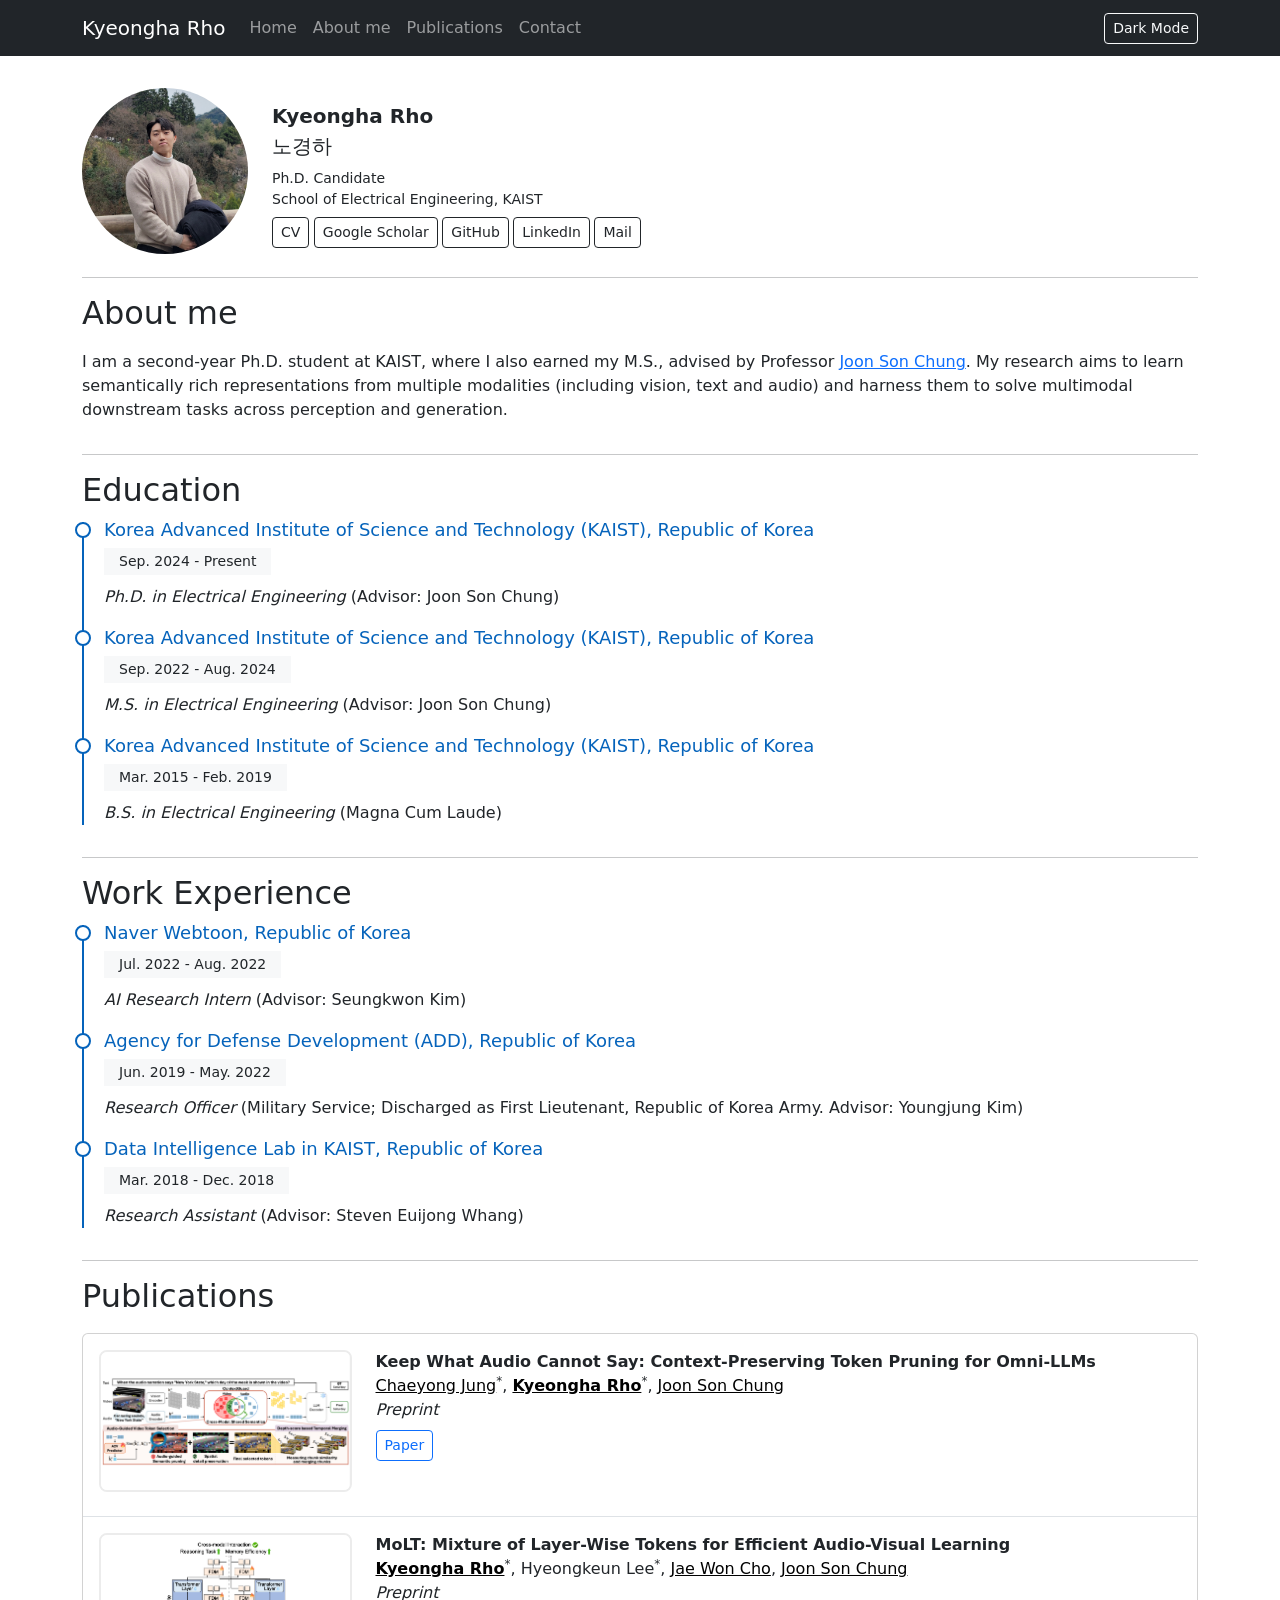
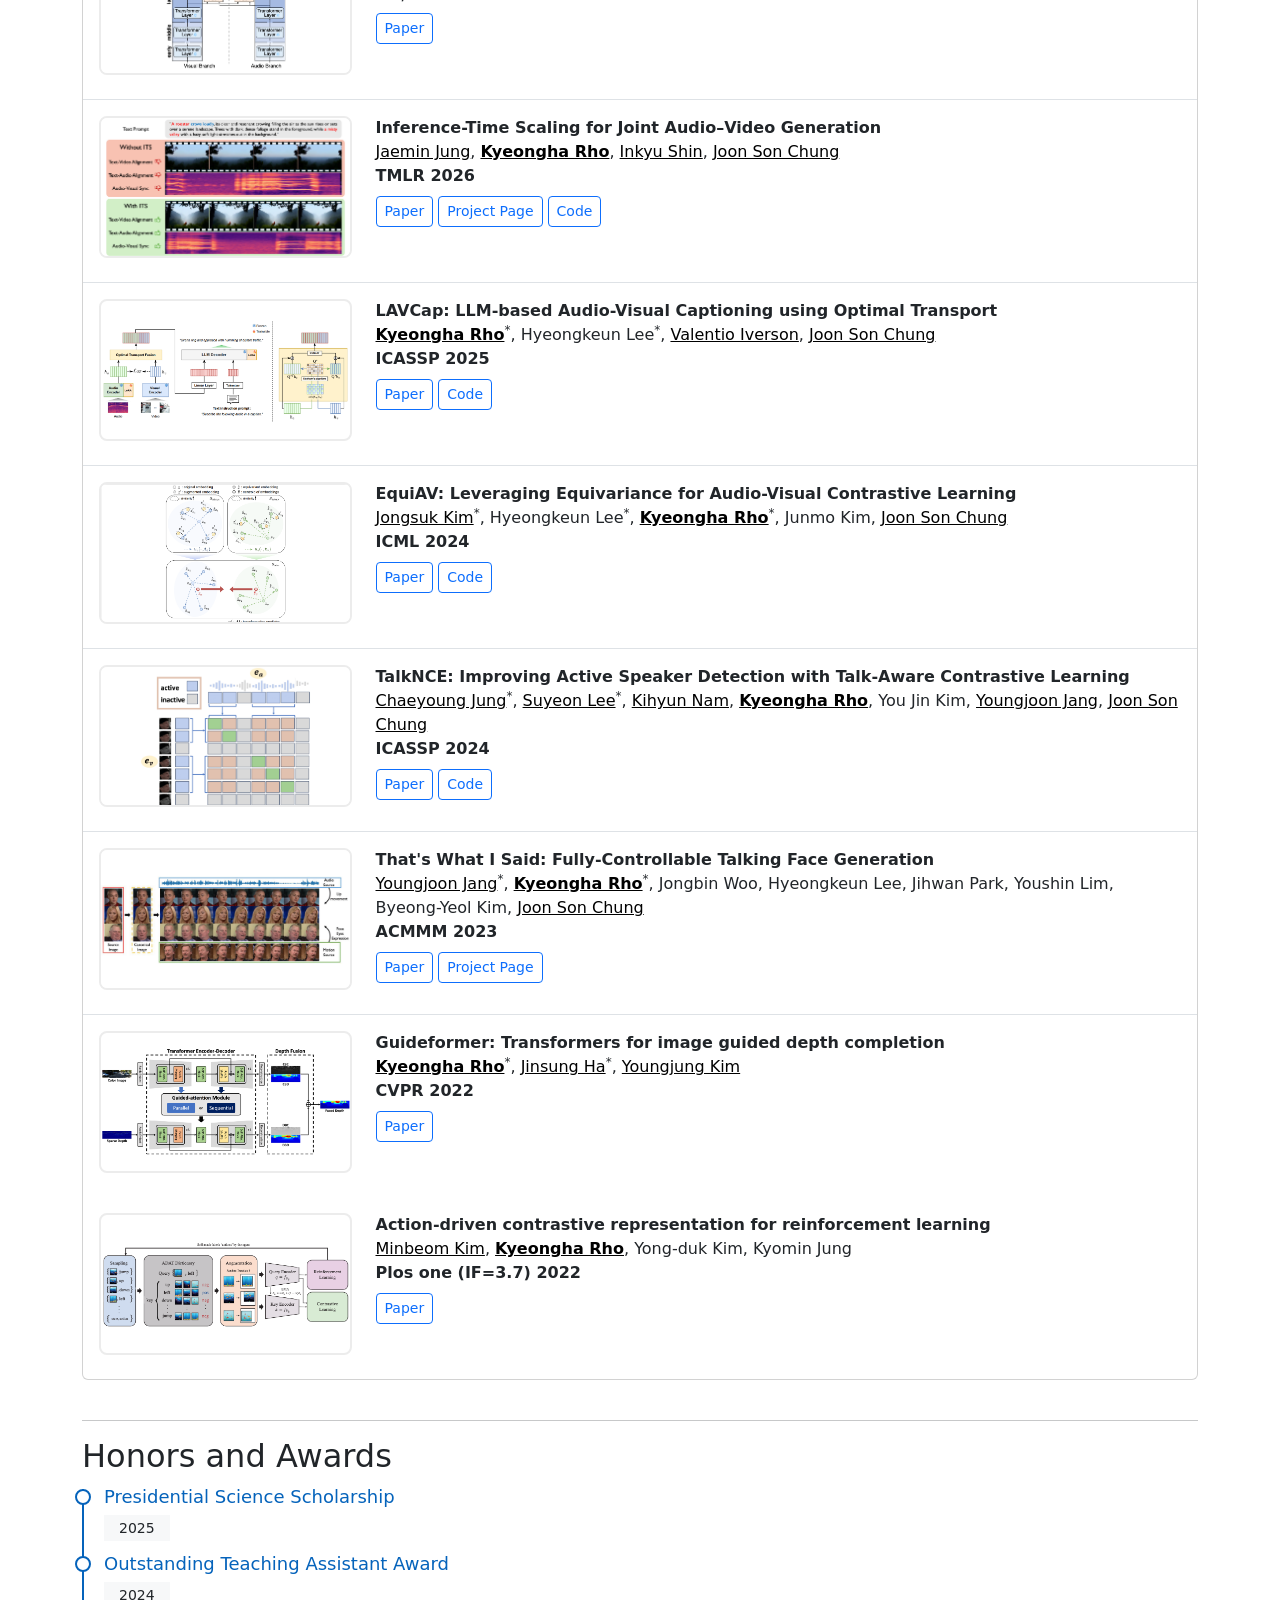
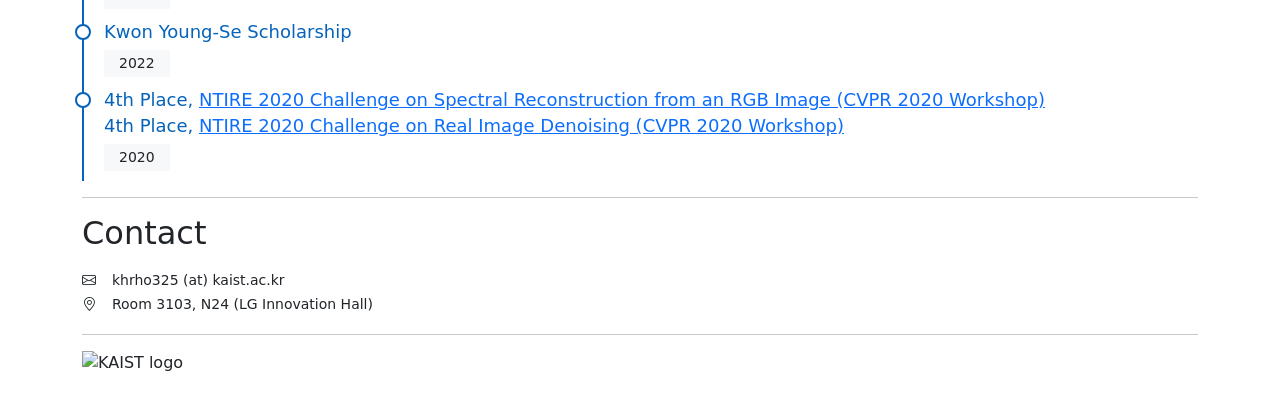
==== index.html @ 0993cac2 "remove year in pub section v3" ====
<!DOCTYPE html>
<html lang="en">
<head>
    <meta charset="utf-8">    
    <title>Kyeongha Rho</title>
    <meta content="width=device-width, initial-scale=1" name="viewport">
    </script>
    <script src="https://cdn.jsdelivr.net/npm/bootstrap@5.2.1/dist/js/bootstrap.bundle.min.js">
    </script>
    <link href="https://cdn.jsdelivr.net/npm/bootstrap@5.2.1/dist/css/bootstrap.min.css" rel="stylesheet">
    <link rel="stylesheet" href="https://cdn.jsdelivr.net/npm/bootstrap-icons@1.10.5/font/bootstrap-icons.css">
    <link rel="stylesheet" href="https://cdnjs.cloudflare.com/ajax/libs/font-awesome/6.5.0/css/all.min.css">
    <link href="./assets/css/style.css" rel="stylesheet">
<style>
a.author:link { color: #000000; }
a.author:visited { color: #000000; } 
a.author:hover { color: #666666; } 
a.author:active { color: #BBBBBB; } 
a.author {
    text-decoration: none;
}
</style>
</head>
<body>
    <nav class="navbar fixed-top navbar-expand-lg navbar-dark bg-dark">
    <div class="container">
        <a class="navbar-brand">Kyeongha Rho</a>
        <button class="navbar-toggler" type="button" data-bs-toggle="collapse" data-bs-target="#navbarNavDropdown" 
        aria-controls="navbarNavDropdown" aria-expanded="false" aria-label="Toggle navigation">
        <span class="navbar-toggler-icon"></span>
        </button>

        <div class="collapse navbar-collapse" id="navbarNavDropdown">
        <ul class="navbar-nav">
            <!-- 네비 메뉴들 -->
            <li class="nav-item"><a class="nav-link" href="/">Home</a></li>
            <li class="nav-item"><a class="nav-link" href="#aboutme">About me</a></li>
            <li class="nav-item"><a class="nav-link" href="#pubs">Publications</a></li>
            <li class="nav-item"><a class="nav-link" href="#contact">Contact</a></li>
        </ul>
        <!-- 오른쪽 끝에 다크모드 토글 버튼 -->
        <button id="darkModeToggle" class="btn btn-outline-light btn-sm ms-auto">Dark Mode</button>
        </div>
    </div>
    </nav>

    <!-- Page Content -->
    <br>
    <!-- Page Content -->
     <!-- ======= Intro Section ======= -->
    <section id="home">
        <div class="container" style="padding-top: 4em;">
            <div class="row">
                <div class="col-sm-2"><img alt="Member image" class="img-responsive center-block d-block mx-auto" src="./assets/profile/profile.jpeg" style="width:100%; max-width:200pt; margin-bottom:5pt; border-radius: 50%;"></div>
                <div class="col-lg-10" style=";">
                    <div style="margin-top:10pt; text-align:justify;">
                        <div style="font-size: 20px">
                            <b>Kyeongha Rho</b>
                        </div>
                        <div style="font-size: 20px; margin-bottom:5pt">
                            노경하
                        </div>
                        <div style="font-size: 14px; margin-bottom:5pt">
                            Ph.D. Candidate <br>
                            School of Electrical Engineering, KAIST
                        </div>
                        <div style="font-size: 14px; margin-bottom:5pt">
                            <!-- <a class="btn btn-outline-dark btn-sm" href="https://drive.google.com/file/d/1XGwuw59x1I6UYY539eGtlH79IGpjjwZk/view?usp=sharing">CV</a>
                            <a class="btn btn-outline-dark btn-sm" href="https://scholar.google.com/citations?user=_izQenUAAAAJ&hl=en">Google Scholar</a> 
                            <a class="btn btn-outline-dark btn-sm" href="https://github.com/KyeonghaRho">GitHub</a>
                            <a class="btn btn-outline-dark btn-sm" href="https://www.linkedin.com/in/kyeongha-rho-a36a5010a/">LinkedIn</a>
                            <a class="btn btn-outline-dark btn-sm" href="mailto:khrho325@kaist.ac.kr">Mail</a> -->
                            <a class="btn btn-outline-dark btn-sm"
                                href="https://drive.google.com/file/d/186lqrwWr8W4OImm1xWP_eb21Oq0vM4TB/view?usp=sharing"
                                target="_blank" rel="noopener noreferrer">CV</a>

                            <a class="btn btn-outline-dark btn-sm"
                                href="https://scholar.google.com/citations?user=_izQenUAAAAJ&hl=en"
                                target="_blank" rel="noopener noreferrer">Google Scholar</a>

                            <a class="btn btn-outline-dark btn-sm"
                                href="https://github.com/KyeonghaRho"
                                target="_blank" rel="noopener noreferrer">GitHub</a>

                            <a class="btn btn-outline-dark btn-sm"
                                href="https://www.linkedin.com/in/kyeongha-rho-a36a5010a/?locale=en_US"
                                target="_blank" rel="noopener noreferrer">LinkedIn</a>

                            <a class="btn btn-outline-dark btn-sm"
                                href="mailto:khrho325@kaist.ac.kr"
                                target="_blank" rel="noopener noreferrer">Mail</a>
                        </div>
                    </div>
                </div>
            </div>
        </div>
    </section>

    <!-- ======= Resume Section ======= -->
    <section class="resume" id="aboutme">
        <div class="container" data-aos="fade-up">
            <div class="row">
                <div class="col-lg-12">
                    <hr>

                    <h2>About me</h2>

                    <p>I am a second-year Ph.D. student at KAIST, where I also earned my M.S., advised by Professor <a href="http://mm.kaist.ac.kr/joon/" target="_blank">Joon Son Chung</a>. My research aims to learn semantically rich representations from multiple modalities (including vision, text and audio) and harness them to solve multimodal downstream tasks across perception and generation.</p>


                </div>
            </div>
        </div>
    </section>

    <!-- ======= Education Section ======= -->
    <section class="resume" id="education">
        <div class="container" data-aos="fade-up">
            <div class="row">
                <div class="col-lg-12">
                    <hr>
                    <h2>Education</h2>

                    <div class="resume-item">
                        <h4>Korea Advanced Institute of Science and Technology (KAIST), Republic of Korea</h4>
                        <h5>Sep. 2024 - Present</h5>
                        <p><i>Ph.D. in Electrical Engineering</i> (Advisor: Joon Son Chung)</p>
                    </div>
                    <div class="resume-item">
                        <h4>Korea Advanced Institute of Science and Technology (KAIST), Republic of Korea</h4>
                        <h5>Sep. 2022 - Aug. 2024</h5>
                        <p><i>M.S. in Electrical Engineering</i> (Advisor: Joon Son Chung)</p>
                    </div>
                    <div class="resume-item">
                        <h4>Korea Advanced Institute of Science and Technology (KAIST), Republic of Korea</h4>
                        <h5>Mar. 2015 - Feb. 2019</h5>
                        <p><i>B.S. in Electrical Engineering</i> (Magna Cum Laude)</p>
                    </div>
                </div>
            </div>
        </div>
    </section>

    <!-- ======= Work Experience Section ======= -->
    <section class="resume" id="experience">
        <div class="container" data-aos="fade-up">
            <div class="row">
                <div class="col-lg-12">
                    <hr>
                    <h2>Work Experience</h2>

                    <div class="resume-item">
                        <h4>Naver Webtoon, Republic of Korea</h4>
                        <h5>Jul. 2022 - Aug. 2022</h5>
                        <p><i>AI Research Intern</i> (Advisor: Seungkwon Kim)</p>
                    </div>
                    <div class="resume-item">
                        <h4>Agency for Defense Development (ADD), Republic of Korea</h4>
                        <h5>Jun. 2019 - May. 2022</h5>
                        <p><i>Research Officer</i> (Military Service; Discharged as First Lieutenant, Republic of Korea Army. Advisor: Youngjung Kim)</p>
                    </div>
                    <div class="resume-item">
                        <h4>Data Intelligence Lab in KAIST, Republic of Korea</h4>
                        <h5>Mar. 2018 - Dec. 2018</h5>
                        <p><i>Research Assistant</i> (Advisor: Steven Euijong Whang)</p>
                    </div>
                </div>
            </div>
        </div>
    </section>

    <!-- ======= Pubs Section ======= -->
    <section class="resume" id="pubs">
        <div class="container">
            <div class="row">
                <div class="col-lg-12" style=";">
                    <hr>
                    <h2>Publications</h2>

                    <div class="card mb-4">
                        <div class="card-body border-bottom">
                            <div class="row">
                                <div class="col-md-3 mb-2">
                                    <div class="pub-thumbnail-image">
                                        <img src="./assets/thumbs/26-1_ContextGuard.png" alt="Thumbnail">
                                    </div>
                                </div>
                                <div class="col-md-9">
                                    <b>Keep What Audio Cannot Say: Context-Preserving Token Pruning for Omni-LLMs</b><br>
                                    Chaeyong Jung<sup>*</sup>, Kyeongha Rho<sup>*</sup>, Joon Son Chung<br>
                                    <i>Preprint</i><br>
                                    <a href="https://arxiv.org/abs/2605.11605" class="btn btn-outline-primary btn-sm mt-2" target="_blank" rel="noopener noreferrer">Paper</a>
                                </div>
                            </div>
                        </div>

                        <div class="card-body border-bottom">
                            <div class="row">
                                <div class="col-md-3 mb-2">
                                    <div class="pub-thumbnail-image">
                                        <img src="./assets/thumbs/25-2_MoLT_rev2.png" alt="Thumbnail">
                                    </div>
                                </div>
                                <div class="col-md-9">
                                    <b>MoLT: Mixture of Layer-Wise Tokens for Efficient Audio-Visual Learning</b><br>
                                    Kyeongha Rho<sup>*</sup>, Hyeongkeun Lee<sup>*</sup>, Jae Won Cho, Joon Son Chung<br>
                                    <i>Preprint</i><br>
                                    <a href="https://arxiv.org/abs/2512.00115" class="btn btn-outline-primary btn-sm mt-2" target="_blank" rel="noopener noreferrer">Paper</a>
                                </div>
                            </div>
                        </div>

                        <div class="card-body border-bottom">
                            <div class="row">
                                <div class="col-md-3 mb-2">
                                    <div class="pub-thumbnail-image">
                                        <img src="./assets/thumbs/26-2_ITS_AVGen.png" alt="Thumbnail">
                                    </div>
                                </div>
                                <div class="col-md-9">
                                    <b>Inference-Time Scaling for Joint Audio–Video Generation</b><br>
                                    Jaemin Jung, Kyeongha Rho, Inkyu Shin, Joon Son Chung<br>
                                    <b>TMLR 2026</b><br>
                                    <a href="https://arxiv.org/abs/2606.03183" class="btn btn-outline-primary btn-sm mt-2" target="_blank" rel="noopener noreferrer">Paper</a>
                                    <a href="https://jung-jaemin.github.io/ITS-AVGen-Proj/" class="btn btn-outline-primary btn-sm mt-2" target="_blank" rel="noopener noreferrer">Project Page</a>
                                    <a href="https://github.com/kaistmm/ITS-AVGen" class="btn btn-outline-primary btn-sm mt-2" target="_blank" rel="noopener noreferrer">Code</a>
                                </div>
                            </div>
                        </div>

                        <div class="card-body border-bottom">
                            <div class="row">
                                <div class="col-md-3 mb-2">
                                    <div class="pub-thumbnail-image">
                                        <img src="./assets/thumbs/25-1_LAVCap.png" alt="Thumbnail">
                                    </div>
                                </div>
                                <div class="col-md-9">
                                    <b>LAVCap: LLM-based Audio-Visual Captioning using Optimal Transport</b><br>
                                    Kyeongha Rho<sup>*</sup>, Hyeongkeun Lee<sup>*</sup>, Valentio Iverson, Joon Son Chung<br>
                                    <b>ICASSP 2025</b><br>
                                    <a href="https://arxiv.org/abs/2501.09291" class="btn btn-outline-primary btn-sm mt-2" target="_blank" rel="noopener noreferrer">Paper</a>
                                    <a href="https://github.com/Hyeongkeun/LAVCap" class="btn btn-outline-primary btn-sm mt-2" target="_blank" rel="noopener noreferrer">Code</a>
                                </div>
                            </div>
                        </div>

                        <div class="card-body border-bottom">
                            <div class="row">
                                <div class="col-md-3 mb-2">
                                    <div class="pub-thumbnail-image">
                                        <img src="./assets/thumbs/24-1_EquiAV_rev.png" alt="Thumbnail">
                                    </div>
                                </div>
                                <div class="col-md-9">
                                    <b>EquiAV: Leveraging Equivariance for Audio-Visual Contrastive Learning</b><br>
                                    Jongsuk Kim<sup>*</sup>, Hyeongkeun Lee<sup>*</sup>, Kyeongha Rho<sup>*</sup>, Junmo Kim, Joon Son Chung<br>
                                    <b>ICML 2024</b><br>
                                    <a href="https://arxiv.org/abs/2403.09502" class="btn btn-outline-primary btn-sm mt-2" target="_blank" rel="noopener noreferrer">Paper</a>
                                    <a href="https://github.com/JongSuk1/EquiAV" class="btn btn-outline-primary btn-sm mt-2" target="_blank" rel="noopener noreferrer">Code</a>
                                </div>
                            </div>
                        </div>

                        <div class="card-body border-bottom">
                            <div class="row">
                                <div class="col-md-3 mb-2">
                                    <div class="pub-thumbnail-image">
                                        <img src="./assets/thumbs/24-2_talknce.png" alt="Thumbnail">
                                    </div>
                                </div>
                                <div class="col-md-9">
                                    <b>TalkNCE: Improving Active Speaker Detection with Talk-Aware Contrastive Learning</b><br>
                                    Chaeyoung Jung<sup>*</sup>, Suyeon Lee<sup>*</sup>, Kihyun Nam, Kyeongha Rho, You Jin Kim, Youngjoon Jang, Joon Son Chung<br>
                                    <b>ICASSP 2024</b><br>
                                    <a href="https://arxiv.org/abs/2309.12306" class="btn btn-outline-primary btn-sm mt-2" target="_blank" rel="noopener noreferrer">Paper</a>
                                    <a href="https://github.com/kaistmm/TalkNCE" class="btn btn-outline-primary btn-sm mt-2" target="_blank" rel="noopener noreferrer">Code</a>
                                </div>
                            </div>
                        </div>

                        <div class="card-body border-bottom">
                            <div class="row">
                                <div class="col-md-3 mb-2">
                                    <div class="pub-thumbnail-image">
                                        <img src="./assets/thumbs/23-1_that.png" alt="Thumbnail">
                                    </div>
                                </div>
                                <div class="col-md-9">
                                    <b>That's What I Said: Fully-Controllable Talking Face Generation</b><br>
                                    Youngjoon Jang<sup>*</sup>, Kyeongha Rho<sup>*</sup>, Jongbin Woo, Hyeongkeun Lee, Jihwan Park, Youshin Lim, Byeong-Yeol Kim, Joon Son Chung<br>
                                    <b>ACMMM 2023</b><br>
                                    <a href="https://arxiv.org/abs/2304.03275" class="btn btn-outline-primary btn-sm mt-2" target="_blank" rel="noopener noreferrer">Paper</a>
                                    <a href="https://mm.kaist.ac.kr/projects/FC-TFG/" class="btn btn-outline-primary btn-sm mt-2" target="_blank" rel="noopener noreferrer">Project Page</a>
                                </div>
                            </div>
                        </div>

                        <div class="card-body">
                            <div class="row">
                                <div class="col-md-3 mb-2">
                                    <div class="pub-thumbnail-image">
                                        <img src="./assets/thumbs/22-1_GuideFormer.png" alt="Thumbnail">
                                    </div>
                                </div>
                                <div class="col-md-9">
                                    <b>Guideformer: Transformers for image guided depth completion</b><br>
                                    Kyeongha Rho<sup>*</sup>, Jinsung Ha<sup>*</sup>, Youngjung Kim<br>
                                    <b>CVPR 2022</b><br>
                                    <a href="https://openaccess.thecvf.com/content/CVPR2022/html/Rho_GuideFormer_Transformers_for_Image_Guided_Depth_Completion_CVPR_2022_paper.html?ref=https://githubhelp.com" class="btn btn-outline-primary btn-sm mt-2" target="_blank" rel="noopener noreferrer">Paper</a>
                                </div>
                            </div>
                        </div>

                        <div class="card-body">
                            <div class="row">
                                <div class="col-md-3 mb-2">
                                    <div class="pub-thumbnail-image">
                                        <img src="./assets/thumbs/22-2_ADAT.png" alt="Thumbnail">
                                    </div>
                                </div>
                                <div class="col-md-9">
                                    <b>Action-driven contrastive representation for reinforcement learning</b><br>
                                    Minbeom Kim, Kyeongha Rho, Yong-duk Kim, Kyomin Jung<br>
                                    <b>Plos one (IF=3.7) 2022</b><br>
                                    <a href="https://journals.plos.org/plosone/article?id=10.1371/journal.pone.0265456" class="btn btn-outline-primary btn-sm mt-2" target="_blank" rel="noopener noreferrer">Paper</a>
                                </div>
                            </div>
                        </div>

                    </div>

                </div>
            </div>
        </div>
    </section>

    <!-- ======= Honors and Awards Section ======= -->
    <section class="resume" id="honors">
        <div class="container" data-aos="fade-up">
            <div class="row">
                <div class="col-lg-12">
                    <hr>
                    <h2>Honors and Awards</h2>

                    <div class="resume-item">
                        <h4>Presidential Science Scholarship</h4>
                        <h5>2025</h5>
                    </div>

                    <div class="resume-item">
                        <h4>Outstanding Teaching Assistant Award</h4>
                        <h5>2024</h5>
                    </div>

                    <div class="resume-item">
                        <h4>Kwon Young-Se Scholarship</h4>
                        <h5>2022</h5>
                    </div>

                    <div class="resume-item">
                        <h4>4th Place, <a href="https://openaccess.thecvf.com/content_CVPRW_2020/papers/w31/Arad_NTIRE_2020_Challenge_on_Spectral_Reconstruction_From_an_RGB_Image_CVPRW_2020_paper.pdf" target="_blank">NTIRE 2020 Challenge on Spectral Reconstruction from an RGB Image (CVPR 2020 Workshop)</a></h4>
                        <h4>4th Place, <a href="https://openaccess.thecvf.com/content_CVPRW_2020/papers/w31/Abdelhamed_NTIRE_2020_Challenge_on_Real_Image_Denoising_Dataset_Methods_and_CVPRW_2020_paper.pdf" target="_blank">NTIRE 2020 Challenge on Real Image Denoising (CVPR 2020 Workshop)</a></h4>
                        <h5>2020</h5>
                    </div>
                </div>
            </div>
        </div>
    </section>

    <!-- ======= Contact Section ======= -->
    <section class="resume" id="contact">
        <div class="container" data-aos="fade-up">
            <div class="row">
                <div class="col-lg-12">
                    <hr>
                    <h2>Contact</h2>
                    <div class="text-left" style="font-size: 14px; margin-bottom:2pt">
                        <i class="bi bi-envelope"></i> &ensp; khrho325 (at) kaist.ac.kr
                    </div>
                    <div class="text-left" style="font-size: 14px; margin-bottom:2pt">
                        <i class="bi bi-geo-alt"></i> &ensp; Room 3103, N24 (LG Innovation Hall)
                    </div>
                    <!-- <div class="text-left" style="font-size: 14px; margin-bottom:2pt">
                        <i class="bi bi-telephone"></i> &ensp; optional, otherwise comment out
                    </div> -->
                </div>
            </div>
        </div>
    </section>
    
    <!-- ======= Footer Section ======= -->
    <section id="bottom">
        <div class="container">
            <div class="row">
                <div class="col-lg-12" style=";">
                    <hr>
                    <img alt="KAIST logo" class="img-responsive" src="https://mm.kaist.ac.kr/web_images/kaist_logo_trans.png" style="width:100%; max-width:100pt; margin-bottom:5pt"><br>
                    <br>
                </div>
            </div>
        </div>
    </section>

<script>
document.addEventListener("DOMContentLoaded", function () {
    // 1) Authors 링크 자동화
    const authors = {
        "Kyeongha Rho": "https://kyeongharho.github.io/",
        "Joon Son Chung": "https://mm.kaist.ac.kr/joon/",
        "Youngjoon Jang": "https://art-jang.github.io",
        "Chaeyoung Jung": "https://cyongong.github.io/",
        "Kihyun Nam": "https://devkihyun.github.io/about/",
        "Youngjung Kim": "https://read12300.github.io/",
        "Minbeom Kim": "https://minbeomkim.github.io/",
        "Jongsuk Kim": "https://sites.google.com/view/jongsukkim/",
        "Jinsung Ha": "https://www.jinsungha.com/",
        "Chaeyong Jung": "https://cyongong.github.io/",
        "Jae Won Cho": "https://chojw.github.io/",
        "Jaemin Jung": "https://jung-jaemin.github.io/",
        "Inkyu Shin": "https://dlsrbgg33.github.io/",
        "Valentio Iverson": "https://valentioiverson.github.io/",
        "Suyeon Lee": "https://leesyy.github.io/",

        // "Jihoon Kim": "https://sites.google.com/view/jhoonkim/",
        // "Hyeonggon Ryu": "https://sites.google.com/view/hyeonggonryu",
        // "Arda Senocak": "https://ardasnck.github.io/",
        
    };

    const pubDivs = document.querySelectorAll("#pubs .card-body");

    pubDivs.forEach(div => {
        for (const [name, link] of Object.entries(authors)) {
            const safeName = name.replace(/\./g, "\\.");
            const regex = new RegExp(`\\b${safeName}\\b`, "g");

            let displayHTML;
            if (name === "Kyeongha Rho") {
                displayHTML = `<a class="author" href="${link}" target="_blank" style="text-decoration: underline;"><strong>${name}</strong></a>`;
            } else {
                displayHTML = `<a class="author" href="${link}" target="_blank" style="text-decoration: underline;">${name}</a>`;
            }

            div.innerHTML = div.innerHTML.replace(regex, displayHTML);
        }
    });

    // 2) 시스템 다크모드 설정에 따라 자동 적용
    const prefersDark = window.matchMedia && window.matchMedia('(prefers-color-scheme: dark)').matches;
    if (prefersDark) {
        document.body.classList.add('dark-mode');
    }

    // 3) 다크모드 토글 버튼 이벤트 연결
    const toggleBtn = document.getElementById('darkModeToggle');
    if (toggleBtn) {
        toggleBtn.textContent = document.body.classList.contains('dark-mode') ? 'Light Mode' : 'Dark Mode';
        toggleBtn.addEventListener('click', function() {
            document.body.classList.toggle('dark-mode');
            this.textContent = document.body.classList.contains('dark-mode') ? 'Light Mode' : 'Dark Mode';
        });
    }
});
</script>


</body>
</html>
---- assets/css/style.css ----
a.author-bold-underline {
  text-decoration: underline;
  font-weight: bold;
}

/*--------------------------------------------------------------
# Resume
--------------------------------------------------------------*/

.resume .resume-title {
  font-size: 24px;
  font-weight: 500;
  margin-top: 30px;
  margin-bottom: 30px;
  color: #45505b;
}
.resume .resume-item {
  padding: 0 0 10px 20px;
  /* margin-top: 10px; */
  margin-top: -5px;
  border-left: 2px solid #0563bb;
  position: relative;
}
.resume .resume-item h4 {
  line-height: 16px;
  font-size: 18px;
  font-weight: 500;
  color: #0563bb;
  margin-bottom: 10px;
  /* margin-bottom: 3px; */
}
.resume .resume-item h5 {
  font-size: 14px;
  background: #f7f8f9;
  padding: 5px 15px;
  display: inline-block;
  font-weight: 500;
  margin-bottom: 10px;
  /* margin-bottom: 0px; */
  margin-top: 0pt;
}
.resume .resume-item ul {
  padding-left: 20px;
}
.resume .resume-item ul li {
  padding-bottom: 10px;
}
.resume .resume-item:last-child {
  padding-bottom: 0;
}
.resume .resume-item::before {
  content: "";
  position: absolute;
  width: 16px;
  height: 16px;
  border-radius: 50px;
  left: -9px;
  top: 0;
  background: #fff;
  border: 2px solid #0563bb;
}

/* Increase spacing between resume section headings and their content */
.resume h2 {
  margin-bottom: 18px;
}

/*--------------------------------------------------------------
# Dark Mode Styles
--------------------------------------------------------------*/
body.dark-mode {
  background-color: #121212 !important;
  color: #e0e0e0 !important;
}

body.dark-mode a.author,
body.dark-mode a.author:link,
body.dark-mode a.author:visited {
  color: #bb86fc !important;
}
body.dark-mode a.author:hover {
  color: #ddaaff !important;
}

body.dark-mode .navbar {
  background-color: #1f1f1f !important;
  color: #e0e0e0 !important;
}

body.dark-mode .navbar .nav-link,
body.dark-mode .navbar-brand {
  color: #e0e0e0 !important;
}

body.dark-mode .card {
  background-color: #1e1e1e !important;
  color: #e0e0e0 !important;
  border-color: #333 !important;
}

body.dark-mode .card .card-header {
  background-color: #292929 !important;
  color: #e0e0e0 !important;
  border-bottom: 1px solid #444 !important;
}

body.dark-mode .btn-outline-primary {
  color: #bb86fc !important;
  border-color: #bb86fc !important;
}

body.dark-mode .btn-outline-primary:hover {
  background-color: #bb86fc !important;
  color: #121212 !important;
}

body.dark-mode hr {
  border-color: #444 !important;
}

body.dark-mode .btn-outline-dark {
  color: #ddd !important;           /* 글씨를 밝은 회색으로 */
  border-color: #ddd !important;    /* 테두리도 밝은 회색 */
}

body.dark-mode .btn-outline-dark:hover {
  background-color: #ddd !important; /* 호버 시 배경도 밝게 */
  color: #121212 !important;          /* 글씨는 어두운색으로 대비 */
}

/* Dark mode for resume section */
body.dark-mode .resume .resume-title {
  color: #ffffff; /* 제목 글씨 흰색 */
}

body.dark-mode .resume .resume-item h4 {
  color: #80bfff; /* 연한 파란색 */
}

body.dark-mode .resume .resume-item h5 {
  background: #2a2a2a;     /* 어두운 배경 */
  color: #cccccc;          /* 연한 글씨 */
  border-radius: 4px;
}


/* Optional: 모든 텍스트 강제 적용 (필요시) */
/* 
body.dark-mode * {
  color: #e0e0e0 !important;
}
*/

.pub-thumbnail-placeholder {
    width: 100%;
    padding-top: 56.25%; /* 16:9 비율 유지 */
    background-color: transparent;
  border: 2px solid #c0c0c0;
    border-radius: 0.5rem;
    position: relative;
}

.pub-thumbnail-image {
    width: 100%;          /* 부모 div 너비 100% */
    max-width: 720px;     /* 최대 너비 제한 */
    aspect-ratio: 16 / 9; /* 16:9 비율 유지 */
  border: 2px solid #ececec;
    border-radius: 0.5rem;
    overflow: hidden;     /* 이미지가 넘치면 숨김 */
}

.pub-thumbnail-image img {
    width: 100%;   /* 부모 너비에 맞춤 */
    height: auto;  /* 비율 유지 */
    display: block; /* 아래 여백 제거 */
    object-fit: contain; /* 이미지 비율 유지하며 박스 내에 맞춤 */
}
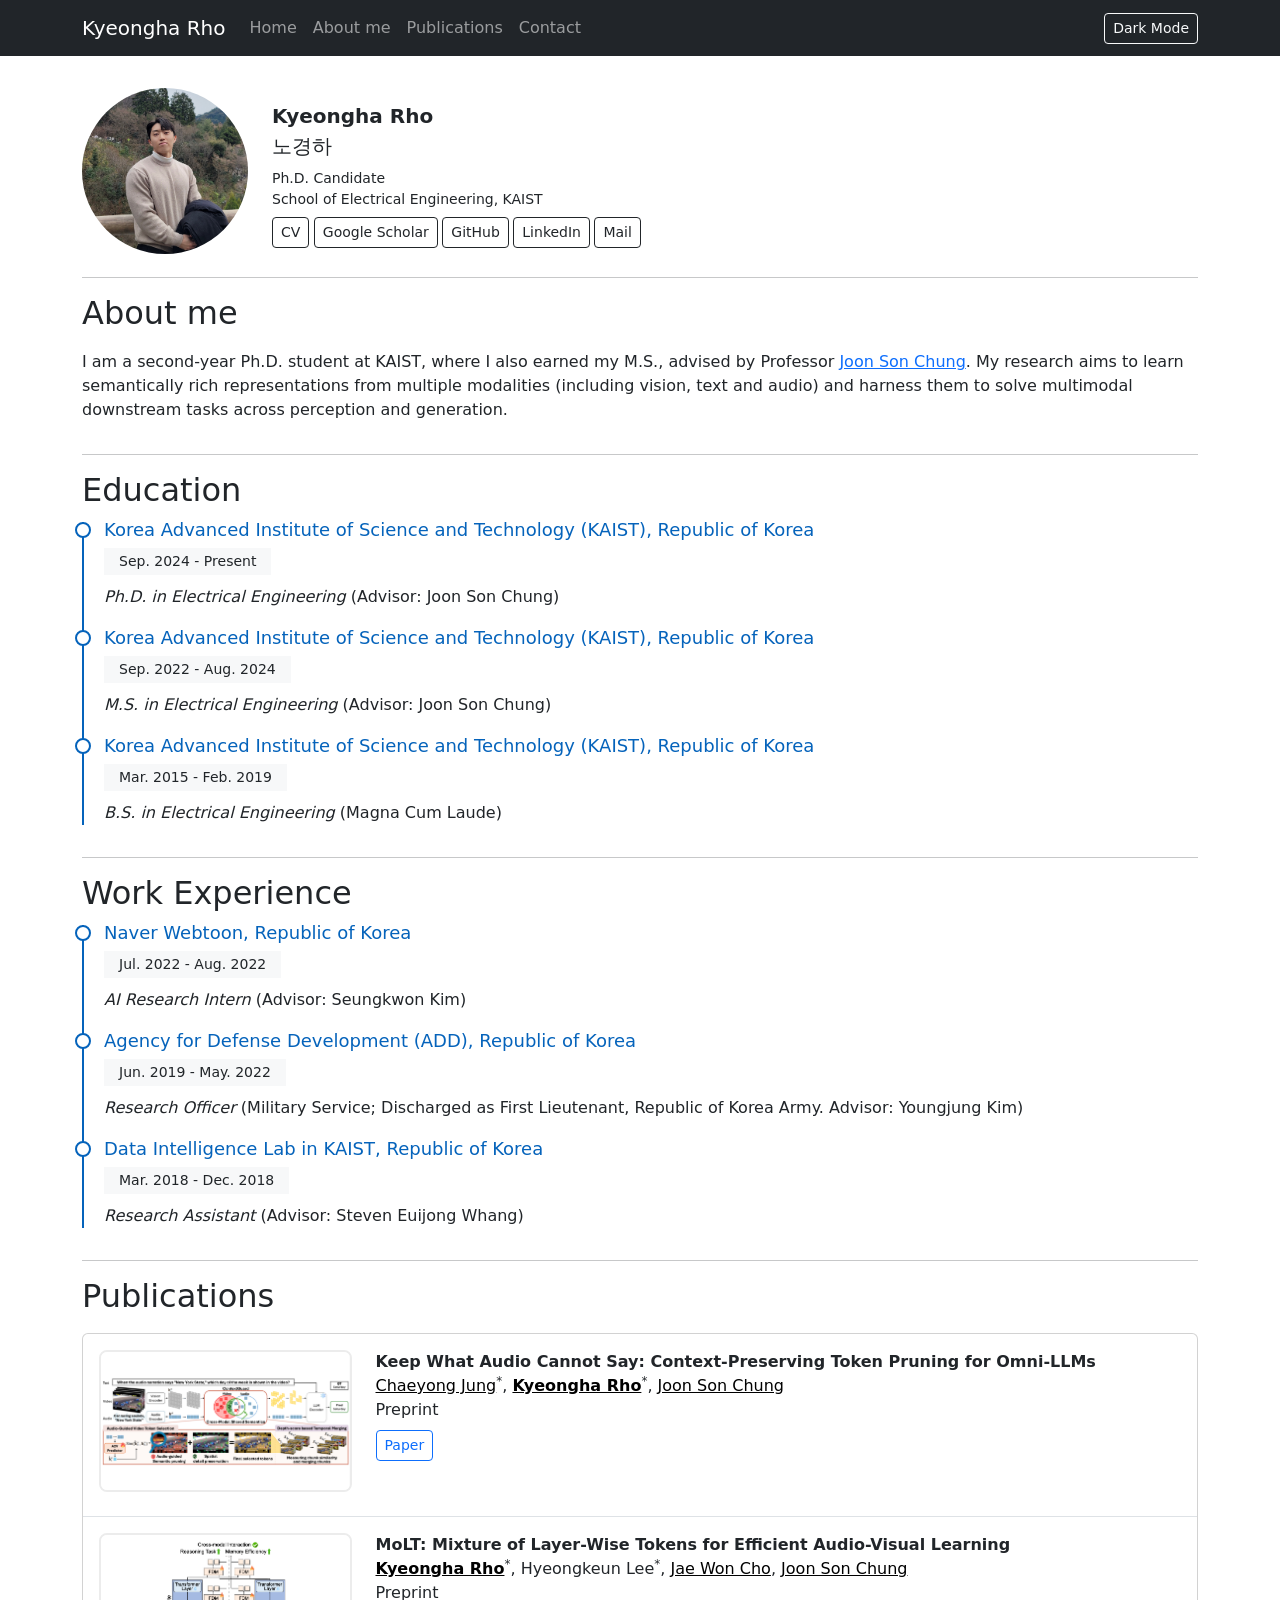
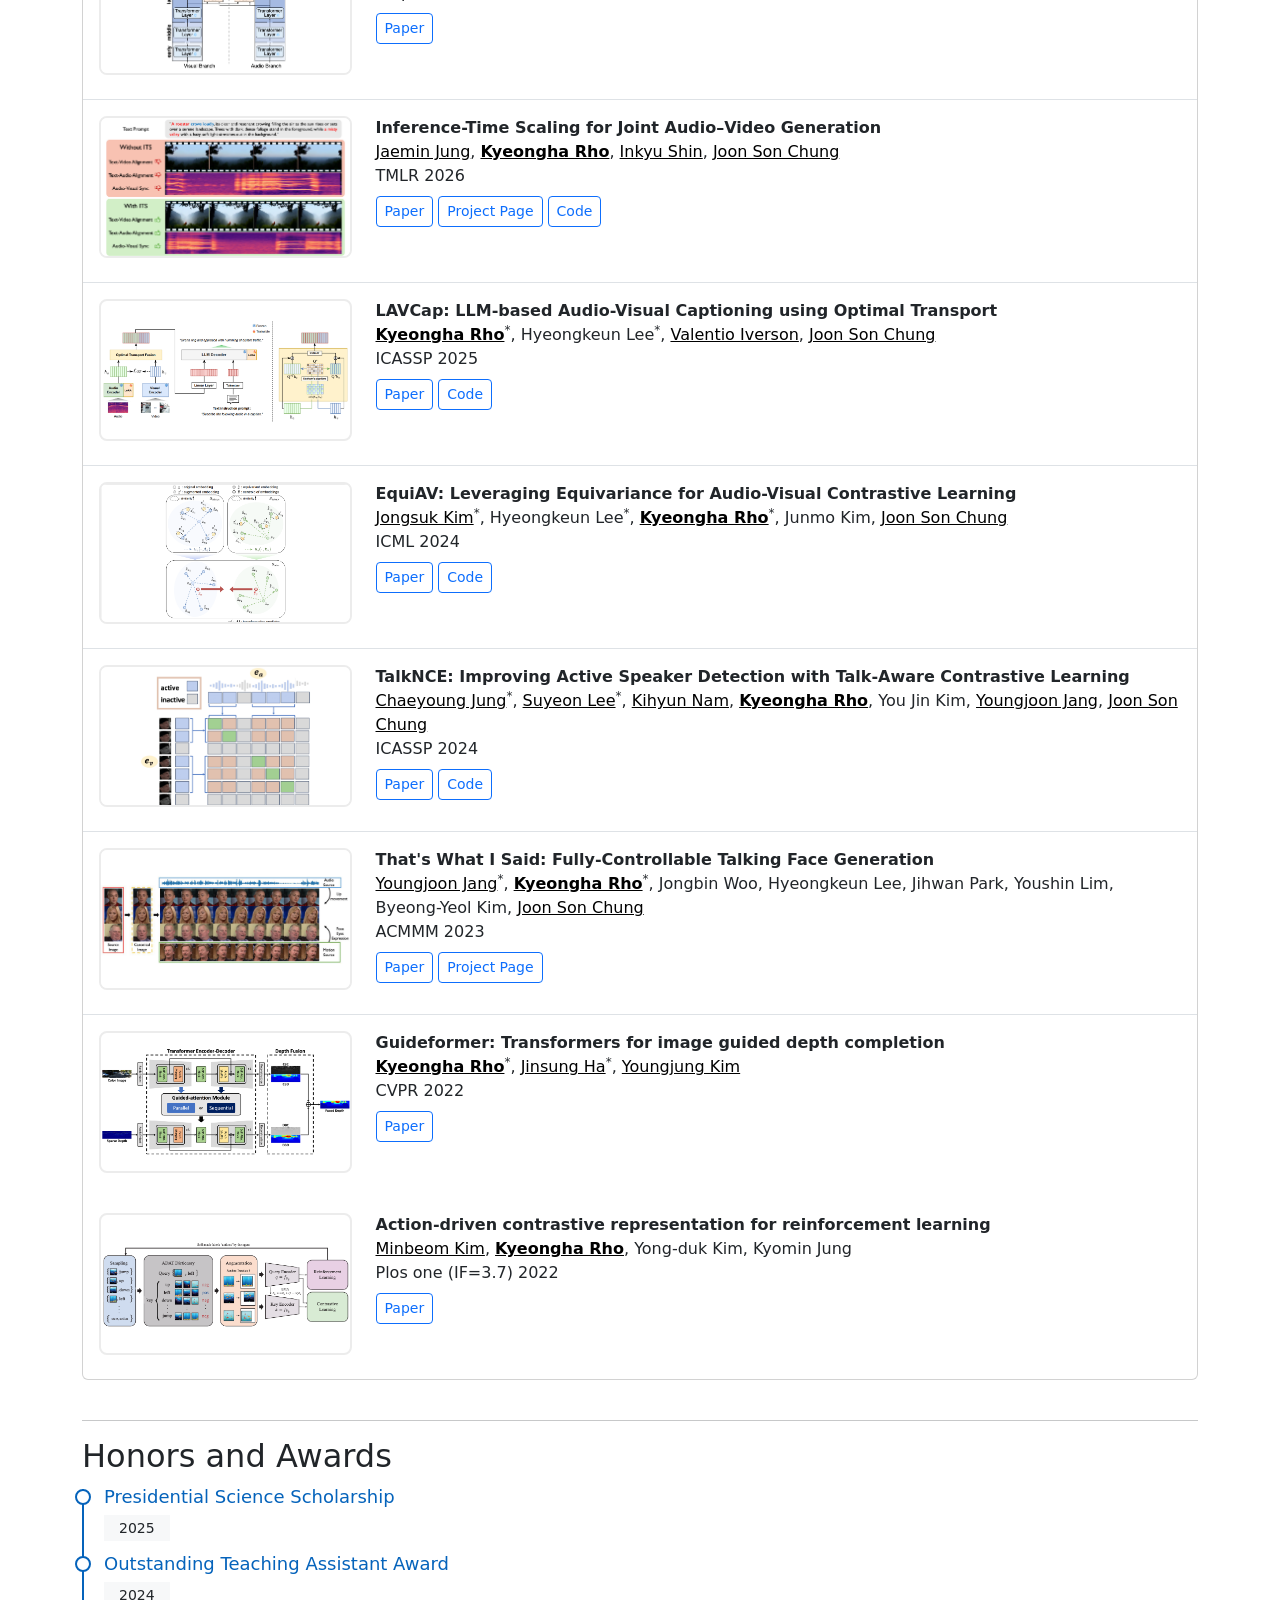
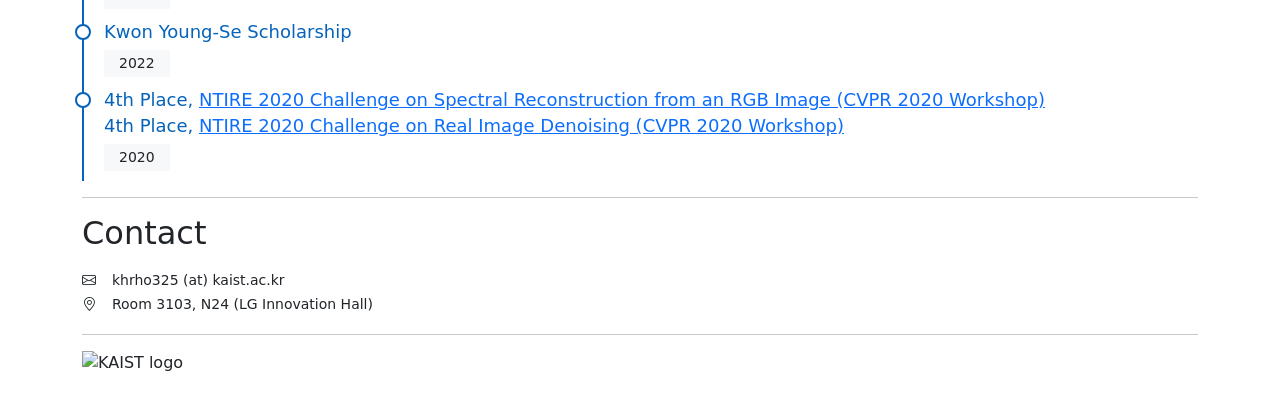
==== commit 4522b5ae: "remove bold for conference/journal name" ====
--- a/index.html
+++ b/index.html
@@ -188,7 +188,7 @@
                                 <div class="col-md-9">
                                     <b>Keep What Audio Cannot Say: Context-Preserving Token Pruning for Omni-LLMs</b><br>
                                     Chaeyong Jung<sup>*</sup>, Kyeongha Rho<sup>*</sup>, Joon Son Chung<br>
-                                    <i>Preprint</i><br>
+                                    Preprint<br>
                                     <a href="https://arxiv.org/abs/2605.11605" class="btn btn-outline-primary btn-sm mt-2" target="_blank" rel="noopener noreferrer">Paper</a>
                                 </div>
                             </div>
@@ -204,7 +204,7 @@
                                 <div class="col-md-9">
                                     <b>MoLT: Mixture of Layer-Wise Tokens for Efficient Audio-Visual Learning</b><br>
                                     Kyeongha Rho<sup>*</sup>, Hyeongkeun Lee<sup>*</sup>, Jae Won Cho, Joon Son Chung<br>
-                                    <i>Preprint</i><br>
+                                    Preprint<br>
                                     <a href="https://arxiv.org/abs/2512.00115" class="btn btn-outline-primary btn-sm mt-2" target="_blank" rel="noopener noreferrer">Paper</a>
                                 </div>
                             </div>
@@ -220,7 +220,7 @@
                                 <div class="col-md-9">
                                     <b>Inference-Time Scaling for Joint Audio–Video Generation</b><br>
                                     Jaemin Jung, Kyeongha Rho, Inkyu Shin, Joon Son Chung<br>
-                                    <b>TMLR 2026</b><br>
+                                    TMLR 2026<br>
                                     <a href="https://arxiv.org/abs/2606.03183" class="btn btn-outline-primary btn-sm mt-2" target="_blank" rel="noopener noreferrer">Paper</a>
                                     <a href="https://jung-jaemin.github.io/ITS-AVGen-Proj/" class="btn btn-outline-primary btn-sm mt-2" target="_blank" rel="noopener noreferrer">Project Page</a>
                                     <a href="https://github.com/kaistmm/ITS-AVGen" class="btn btn-outline-primary btn-sm mt-2" target="_blank" rel="noopener noreferrer">Code</a>
@@ -238,7 +238,7 @@
                                 <div class="col-md-9">
                                     <b>LAVCap: LLM-based Audio-Visual Captioning using Optimal Transport</b><br>
                                     Kyeongha Rho<sup>*</sup>, Hyeongkeun Lee<sup>*</sup>, Valentio Iverson, Joon Son Chung<br>
-                                    <b>ICASSP 2025</b><br>
+                                    ICASSP 2025<br>
                                     <a href="https://arxiv.org/abs/2501.09291" class="btn btn-outline-primary btn-sm mt-2" target="_blank" rel="noopener noreferrer">Paper</a>
                                     <a href="https://github.com/Hyeongkeun/LAVCap" class="btn btn-outline-primary btn-sm mt-2" target="_blank" rel="noopener noreferrer">Code</a>
                                 </div>
@@ -255,7 +255,7 @@
                                 <div class="col-md-9">
                                     <b>EquiAV: Leveraging Equivariance for Audio-Visual Contrastive Learning</b><br>
                                     Jongsuk Kim<sup>*</sup>, Hyeongkeun Lee<sup>*</sup>, Kyeongha Rho<sup>*</sup>, Junmo Kim, Joon Son Chung<br>
-                                    <b>ICML 2024</b><br>
+                                    ICML 2024<br>
                                     <a href="https://arxiv.org/abs/2403.09502" class="btn btn-outline-primary btn-sm mt-2" target="_blank" rel="noopener noreferrer">Paper</a>
                                     <a href="https://github.com/JongSuk1/EquiAV" class="btn btn-outline-primary btn-sm mt-2" target="_blank" rel="noopener noreferrer">Code</a>
                                 </div>
@@ -272,7 +272,7 @@
                                 <div class="col-md-9">
                                     <b>TalkNCE: Improving Active Speaker Detection with Talk-Aware Contrastive Learning</b><br>
                                     Chaeyoung Jung<sup>*</sup>, Suyeon Lee<sup>*</sup>, Kihyun Nam, Kyeongha Rho, You Jin Kim, Youngjoon Jang, Joon Son Chung<br>
-                                    <b>ICASSP 2024</b><br>
+                                    ICASSP 2024<br>
                                     <a href="https://arxiv.org/abs/2309.12306" class="btn btn-outline-primary btn-sm mt-2" target="_blank" rel="noopener noreferrer">Paper</a>
                                     <a href="https://github.com/kaistmm/TalkNCE" class="btn btn-outline-primary btn-sm mt-2" target="_blank" rel="noopener noreferrer">Code</a>
                                 </div>
@@ -289,7 +289,7 @@
                                 <div class="col-md-9">
                                     <b>That's What I Said: Fully-Controllable Talking Face Generation</b><br>
                                     Youngjoon Jang<sup>*</sup>, Kyeongha Rho<sup>*</sup>, Jongbin Woo, Hyeongkeun Lee, Jihwan Park, Youshin Lim, Byeong-Yeol Kim, Joon Son Chung<br>
-                                    <b>ACMMM 2023</b><br>
+                                    ACMMM 2023<br>
                                     <a href="https://arxiv.org/abs/2304.03275" class="btn btn-outline-primary btn-sm mt-2" target="_blank" rel="noopener noreferrer">Paper</a>
                                     <a href="https://mm.kaist.ac.kr/projects/FC-TFG/" class="btn btn-outline-primary btn-sm mt-2" target="_blank" rel="noopener noreferrer">Project Page</a>
                                 </div>
@@ -306,7 +306,7 @@
                                 <div class="col-md-9">
                                     <b>Guideformer: Transformers for image guided depth completion</b><br>
                                     Kyeongha Rho<sup>*</sup>, Jinsung Ha<sup>*</sup>, Youngjung Kim<br>
-                                    <b>CVPR 2022</b><br>
+                                    CVPR 2022<br>
                                     <a href="https://openaccess.thecvf.com/content/CVPR2022/html/Rho_GuideFormer_Transformers_for_Image_Guided_Depth_Completion_CVPR_2022_paper.html?ref=https://githubhelp.com" class="btn btn-outline-primary btn-sm mt-2" target="_blank" rel="noopener noreferrer">Paper</a>
                                 </div>
                             </div>
@@ -322,7 +322,7 @@
                                 <div class="col-md-9">
                                     <b>Action-driven contrastive representation for reinforcement learning</b><br>
                                     Minbeom Kim, Kyeongha Rho, Yong-duk Kim, Kyomin Jung<br>
-                                    <b>Plos one (IF=3.7) 2022</b><br>
+                                    Plos one (IF=3.7) 2022<br>
                                     <a href="https://journals.plos.org/plosone/article?id=10.1371/journal.pone.0265456" class="btn btn-outline-primary btn-sm mt-2" target="_blank" rel="noopener noreferrer">Paper</a>
                                 </div>
                             </div>
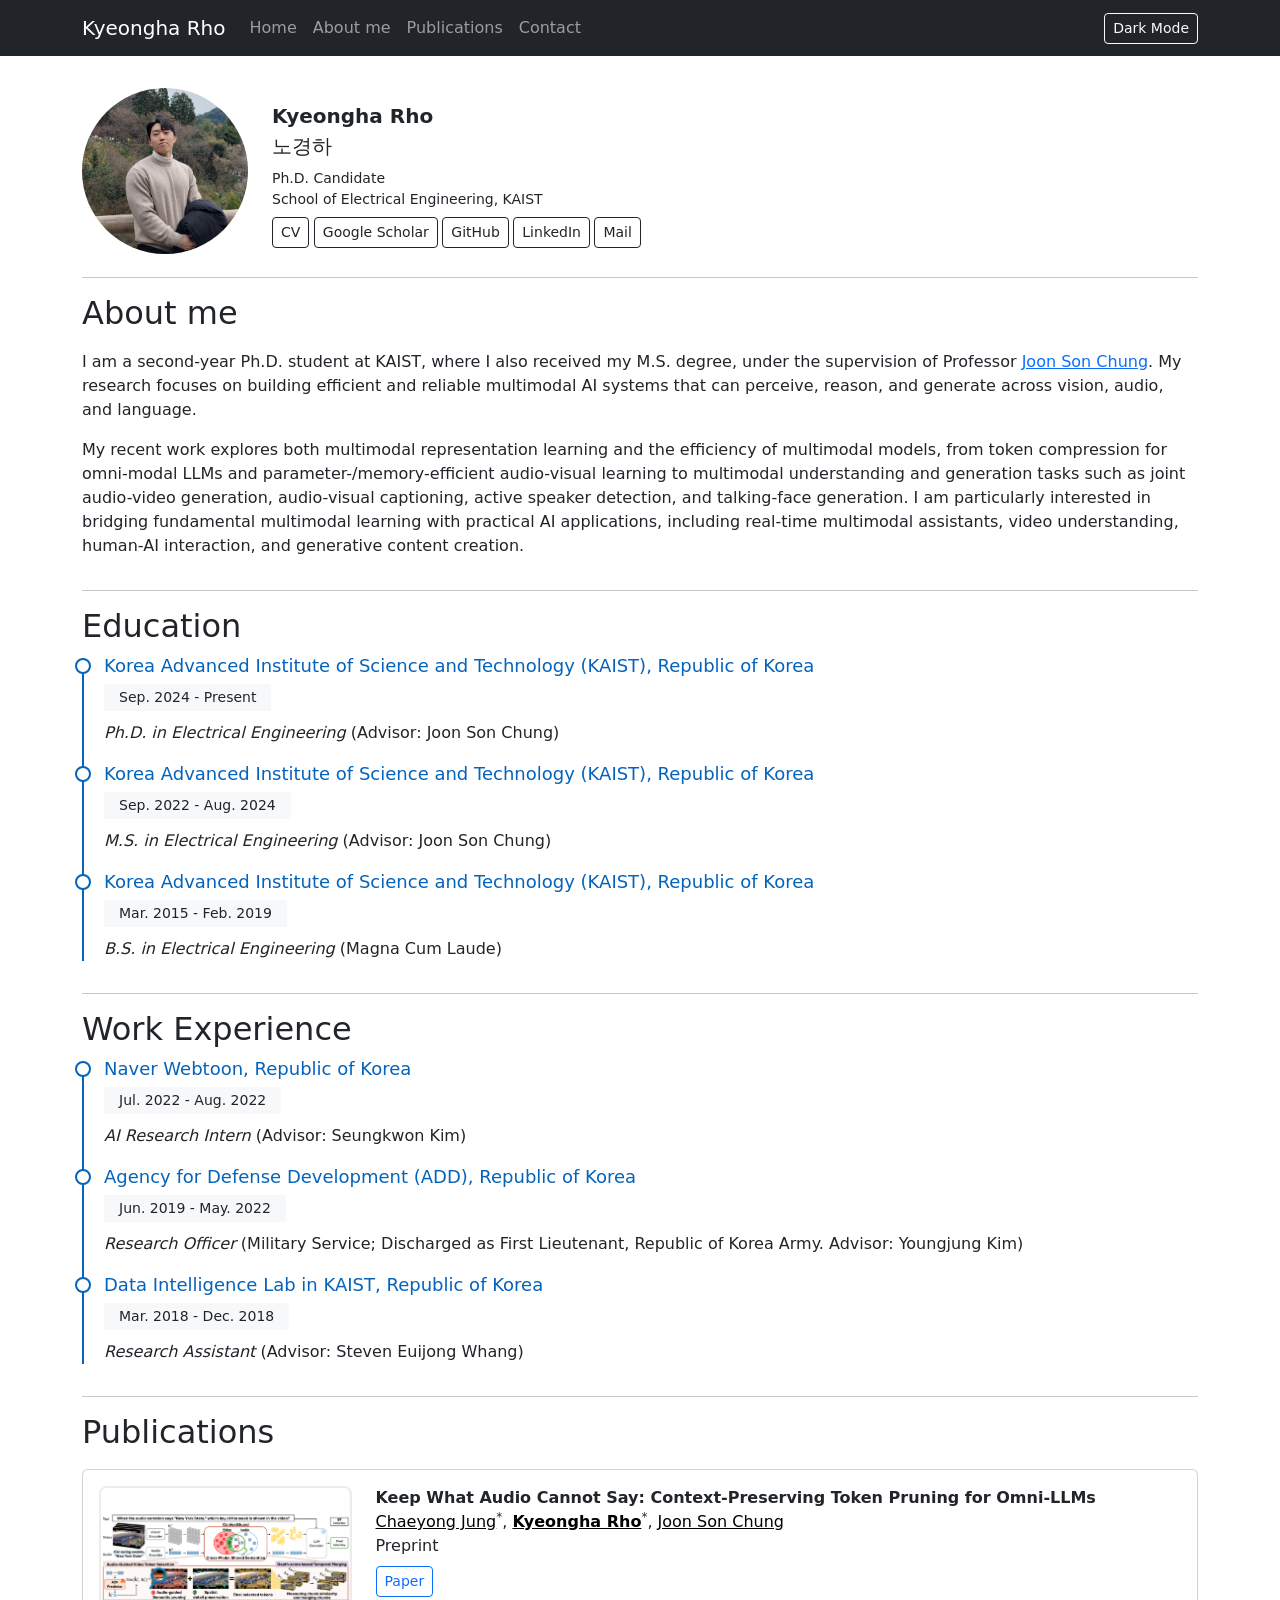
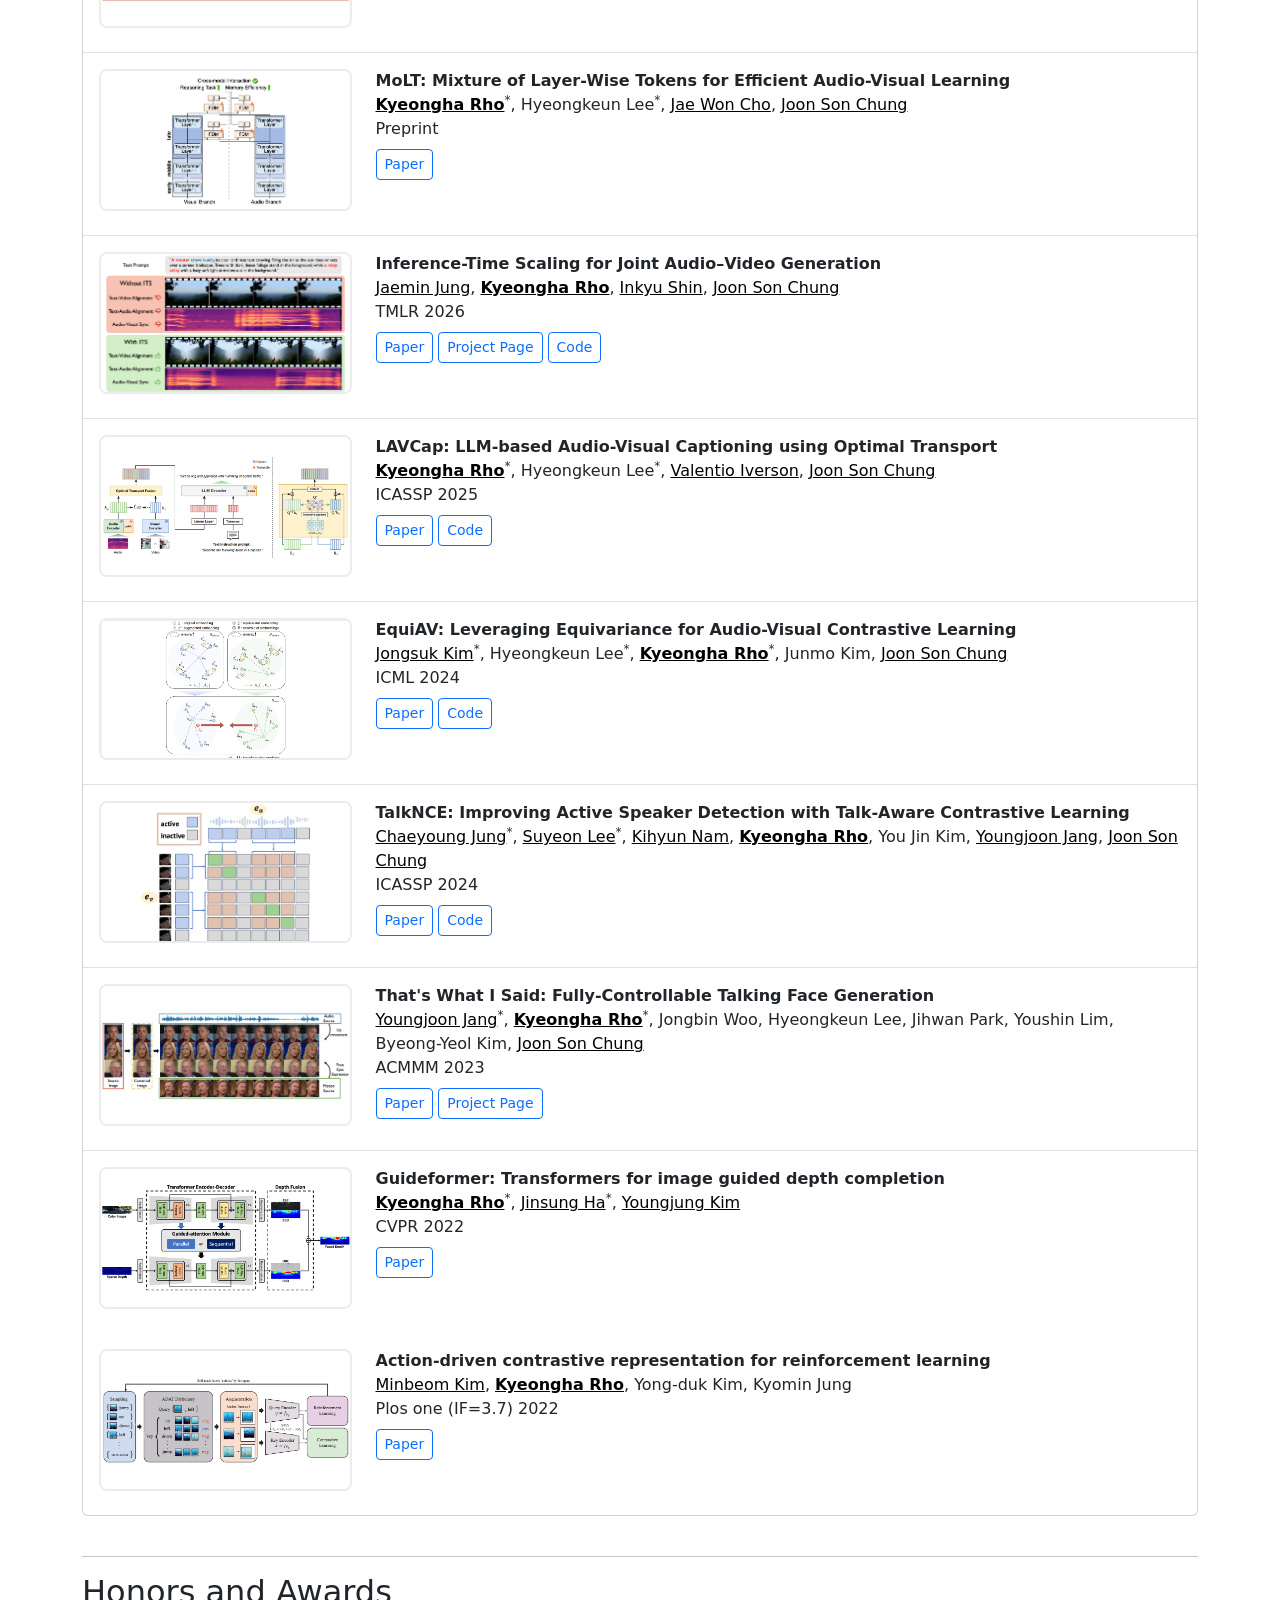
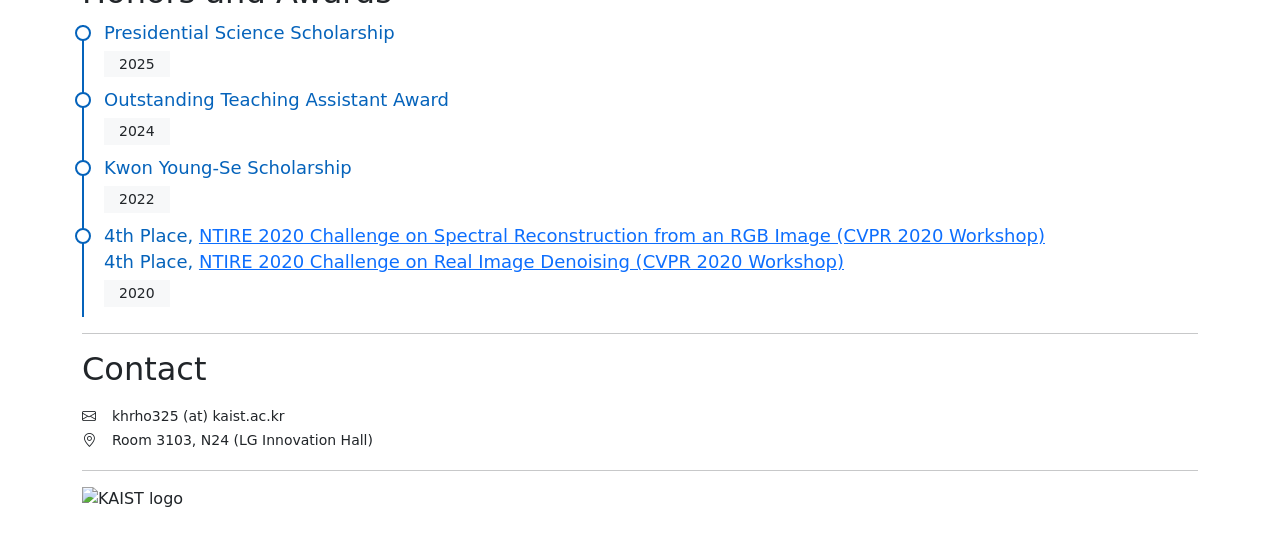
==== commit 222a149d: "edit about me" ====
--- a/index.html
+++ b/index.html
@@ -105,7 +105,8 @@
 
                     <h2>About me</h2>
 
-                    <p>I am a second-year Ph.D. student at KAIST, where I also earned my M.S., advised by Professor <a href="http://mm.kaist.ac.kr/joon/" target="_blank">Joon Son Chung</a>. My research aims to learn semantically rich representations from multiple modalities (including vision, text and audio) and harness them to solve multimodal downstream tasks across perception and generation.</p>
+                    <p>I am a second-year Ph.D. student at KAIST, where I also received my M.S. degree, under the supervision of Professor <a href="http://mm.kaist.ac.kr/joon/" target="_blank">Joon Son Chung</a>. My research focuses on building efficient and reliable multimodal AI systems that can perceive, reason, and generate across vision, audio, and language.</p>
+                    <p>My recent work explores both multimodal representation learning and the efficiency of multimodal models, from token compression for omni-modal LLMs and parameter-/memory-efficient audio-visual learning to multimodal understanding and generation tasks such as joint audio-video generation, audio-visual captioning, active speaker detection, and talking-face generation. I am particularly interested in bridging fundamental multimodal learning with practical AI applications, including real-time multimodal assistants, video understanding, human-AI interaction, and generative content creation.</p>
 
 
                 </div>
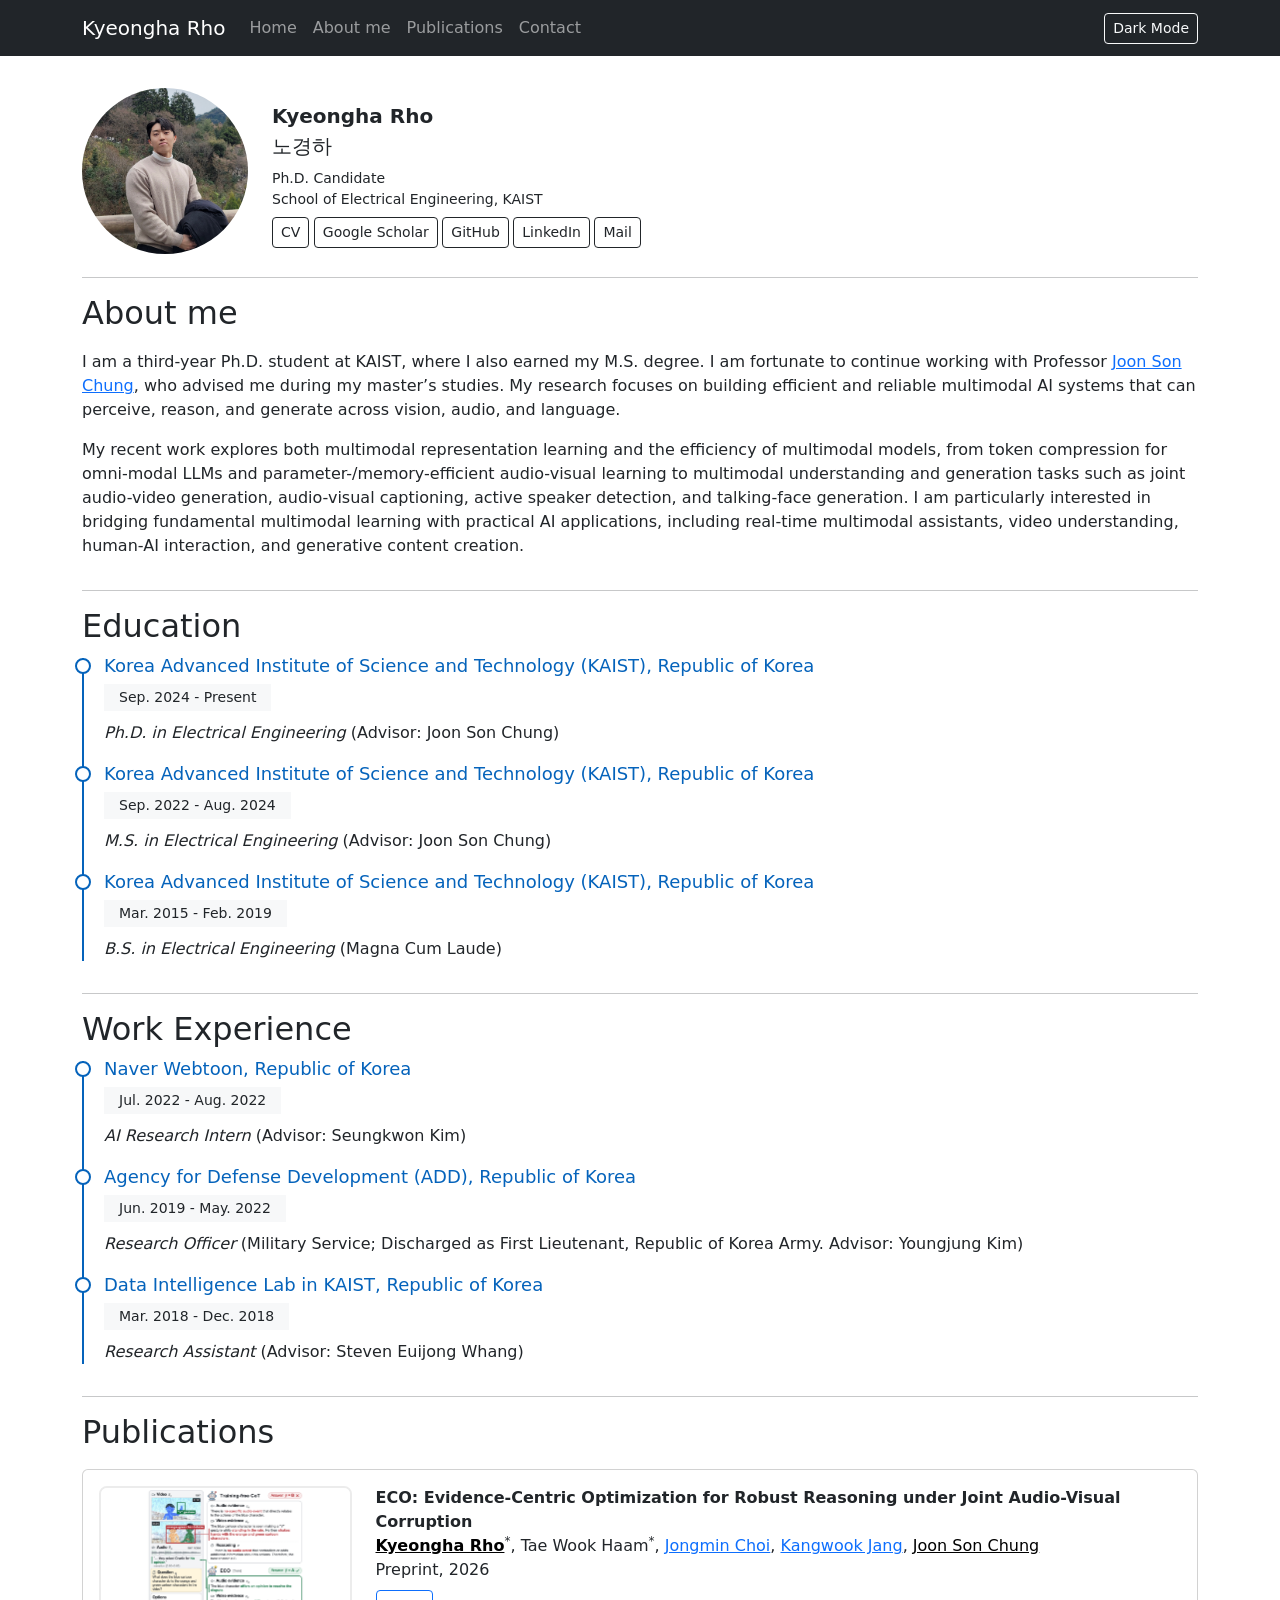
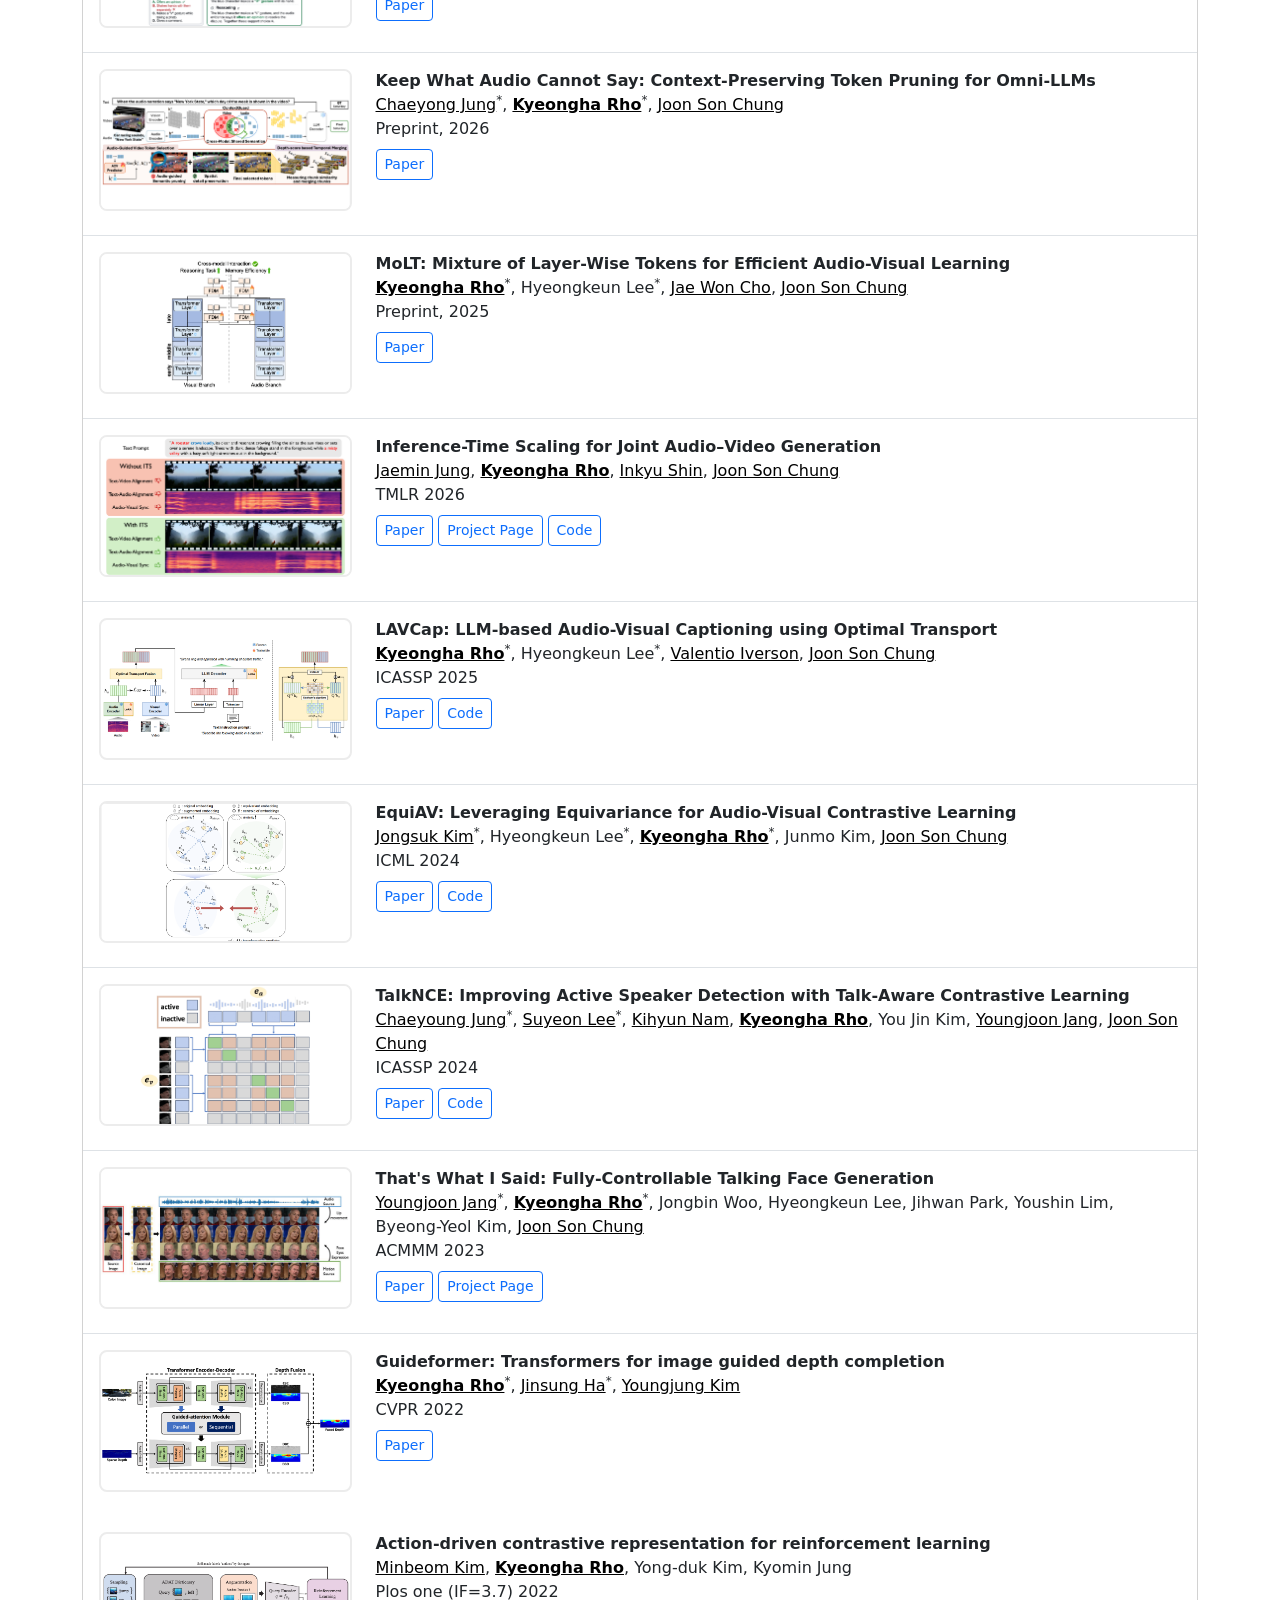
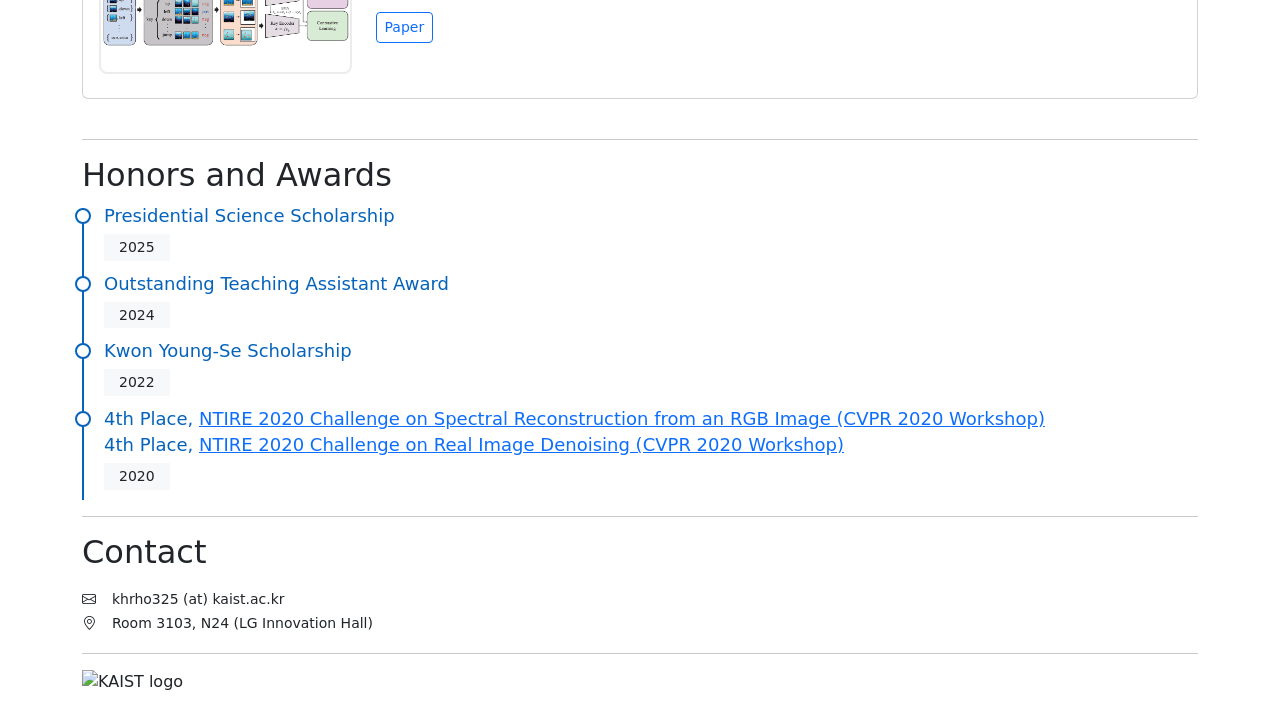
==== commit b64dfc4c: "Update bio, publications, and CV link" ====
--- a/index.html
+++ b/index.html
@@ -71,7 +71,7 @@
                             <a class="btn btn-outline-dark btn-sm" href="https://www.linkedin.com/in/kyeongha-rho-a36a5010a/">LinkedIn</a>
                             <a class="btn btn-outline-dark btn-sm" href="mailto:khrho325@kaist.ac.kr">Mail</a> -->
                             <a class="btn btn-outline-dark btn-sm"
-                                href="https://drive.google.com/file/d/186lqrwWr8W4OImm1xWP_eb21Oq0vM4TB/view?usp=sharing"
+                                href="https://drive.google.com/file/d/17z2X0R3z_o-MCoOkBAkXLi0dSgGADAX_/view?usp=sharing"
                                 target="_blank" rel="noopener noreferrer">CV</a>
 
                             <a class="btn btn-outline-dark btn-sm"
@@ -105,7 +105,7 @@
 
                     <h2>About me</h2>
 
-                    <p>I am a second-year Ph.D. student at KAIST, where I also received my M.S. degree, under the supervision of Professor <a href="http://mm.kaist.ac.kr/joon/" target="_blank">Joon Son Chung</a>. My research focuses on building efficient and reliable multimodal AI systems that can perceive, reason, and generate across vision, audio, and language.</p>
+                    <p>I am a third-year Ph.D. student at KAIST, where I also earned my M.S. degree. I am fortunate to continue working with Professor <a href="http://mm.kaist.ac.kr/joon/" target="_blank">Joon Son Chung</a>, who advised me during my master’s studies. My research focuses on building efficient and reliable multimodal AI systems that can perceive, reason, and generate across vision, audio, and language.</p>
                     <p>My recent work explores both multimodal representation learning and the efficiency of multimodal models, from token compression for omni-modal LLMs and parameter-/memory-efficient audio-visual learning to multimodal understanding and generation tasks such as joint audio-video generation, audio-visual captioning, active speaker detection, and talking-face generation. I am particularly interested in bridging fundamental multimodal learning with practical AI applications, including real-time multimodal assistants, video understanding, human-AI interaction, and generative content creation.</p>
 
 
@@ -183,13 +183,29 @@
                             <div class="row">
                                 <div class="col-md-3 mb-2">
                                     <div class="pub-thumbnail-image">
+                                        <img src="./assets/thumbs/26-3_ECO_robust.png" alt="ECO paper thumbnail">
+                                    </div>
+                                </div>
+                                <div class="col-md-9">
+                                    <b>ECO: Evidence-Centric Optimization for Robust Reasoning under Joint Audio-Visual Corruption</b><br>
+                                    Kyeongha Rho<sup>*</sup>, Tae Wook Haam<sup>*</sup>, <a href="https://cjmin.me/" target="_blank" rel="noopener noreferrer">Jongmin Choi</a>, <a href="https://sites.google.com/view/daniel-woodside-jang/home" target="_blank" rel="noopener noreferrer">Kangwook Jang</a>, Joon Son Chung<br>
+                                    Preprint, 2026<br>
+                                    <a href="https://kyeongharho.github.io/" class="btn btn-outline-primary btn-sm mt-2" target="_blank" rel="noopener noreferrer">Paper</a>
+                                </div>
+                            </div>
+                        </div>
+
+                        <div class="card-body border-bottom">
+                            <div class="row">
+                                <div class="col-md-3 mb-2">
+                                    <div class="pub-thumbnail-image">
                                         <img src="./assets/thumbs/26-1_ContextGuard.png" alt="Thumbnail">
                                     </div>
                                 </div>
                                 <div class="col-md-9">
                                     <b>Keep What Audio Cannot Say: Context-Preserving Token Pruning for Omni-LLMs</b><br>
                                     Chaeyong Jung<sup>*</sup>, Kyeongha Rho<sup>*</sup>, Joon Son Chung<br>
-                                    Preprint<br>
+                                    Preprint, 2026<br>
                                     <a href="https://arxiv.org/abs/2605.11605" class="btn btn-outline-primary btn-sm mt-2" target="_blank" rel="noopener noreferrer">Paper</a>
                                 </div>
                             </div>
@@ -205,7 +221,7 @@
                                 <div class="col-md-9">
                                     <b>MoLT: Mixture of Layer-Wise Tokens for Efficient Audio-Visual Learning</b><br>
                                     Kyeongha Rho<sup>*</sup>, Hyeongkeun Lee<sup>*</sup>, Jae Won Cho, Joon Son Chung<br>
-                                    Preprint<br>
+                                    Preprint, 2025<br>
                                     <a href="https://arxiv.org/abs/2512.00115" class="btn btn-outline-primary btn-sm mt-2" target="_blank" rel="noopener noreferrer">Paper</a>
                                 </div>
                             </div>
@@ -241,7 +257,7 @@
                                     Kyeongha Rho<sup>*</sup>, Hyeongkeun Lee<sup>*</sup>, Valentio Iverson, Joon Son Chung<br>
                                     ICASSP 2025<br>
                                     <a href="https://arxiv.org/abs/2501.09291" class="btn btn-outline-primary btn-sm mt-2" target="_blank" rel="noopener noreferrer">Paper</a>
-                                    <a href="https://github.com/Hyeongkeun/LAVCap" class="btn btn-outline-primary btn-sm mt-2" target="_blank" rel="noopener noreferrer">Code</a>
+                                    <a href="https://github.com/KyeonghaRho/LAVCap" class="btn btn-outline-primary btn-sm mt-2" target="_blank" rel="noopener noreferrer">Code</a>
                                 </div>
                             </div>
                         </div>
@@ -258,7 +274,7 @@
                                     Jongsuk Kim<sup>*</sup>, Hyeongkeun Lee<sup>*</sup>, Kyeongha Rho<sup>*</sup>, Junmo Kim, Joon Son Chung<br>
                                     ICML 2024<br>
                                     <a href="https://arxiv.org/abs/2403.09502" class="btn btn-outline-primary btn-sm mt-2" target="_blank" rel="noopener noreferrer">Paper</a>
-                                    <a href="https://github.com/JongSuk1/EquiAV" class="btn btn-outline-primary btn-sm mt-2" target="_blank" rel="noopener noreferrer">Code</a>
+                                    <a href="https://github.com/KyeonghaRho/EquiAV" class="btn btn-outline-primary btn-sm mt-2" target="_blank" rel="noopener noreferrer">Code</a>
                                 </div>
                             </div>
                         </div>
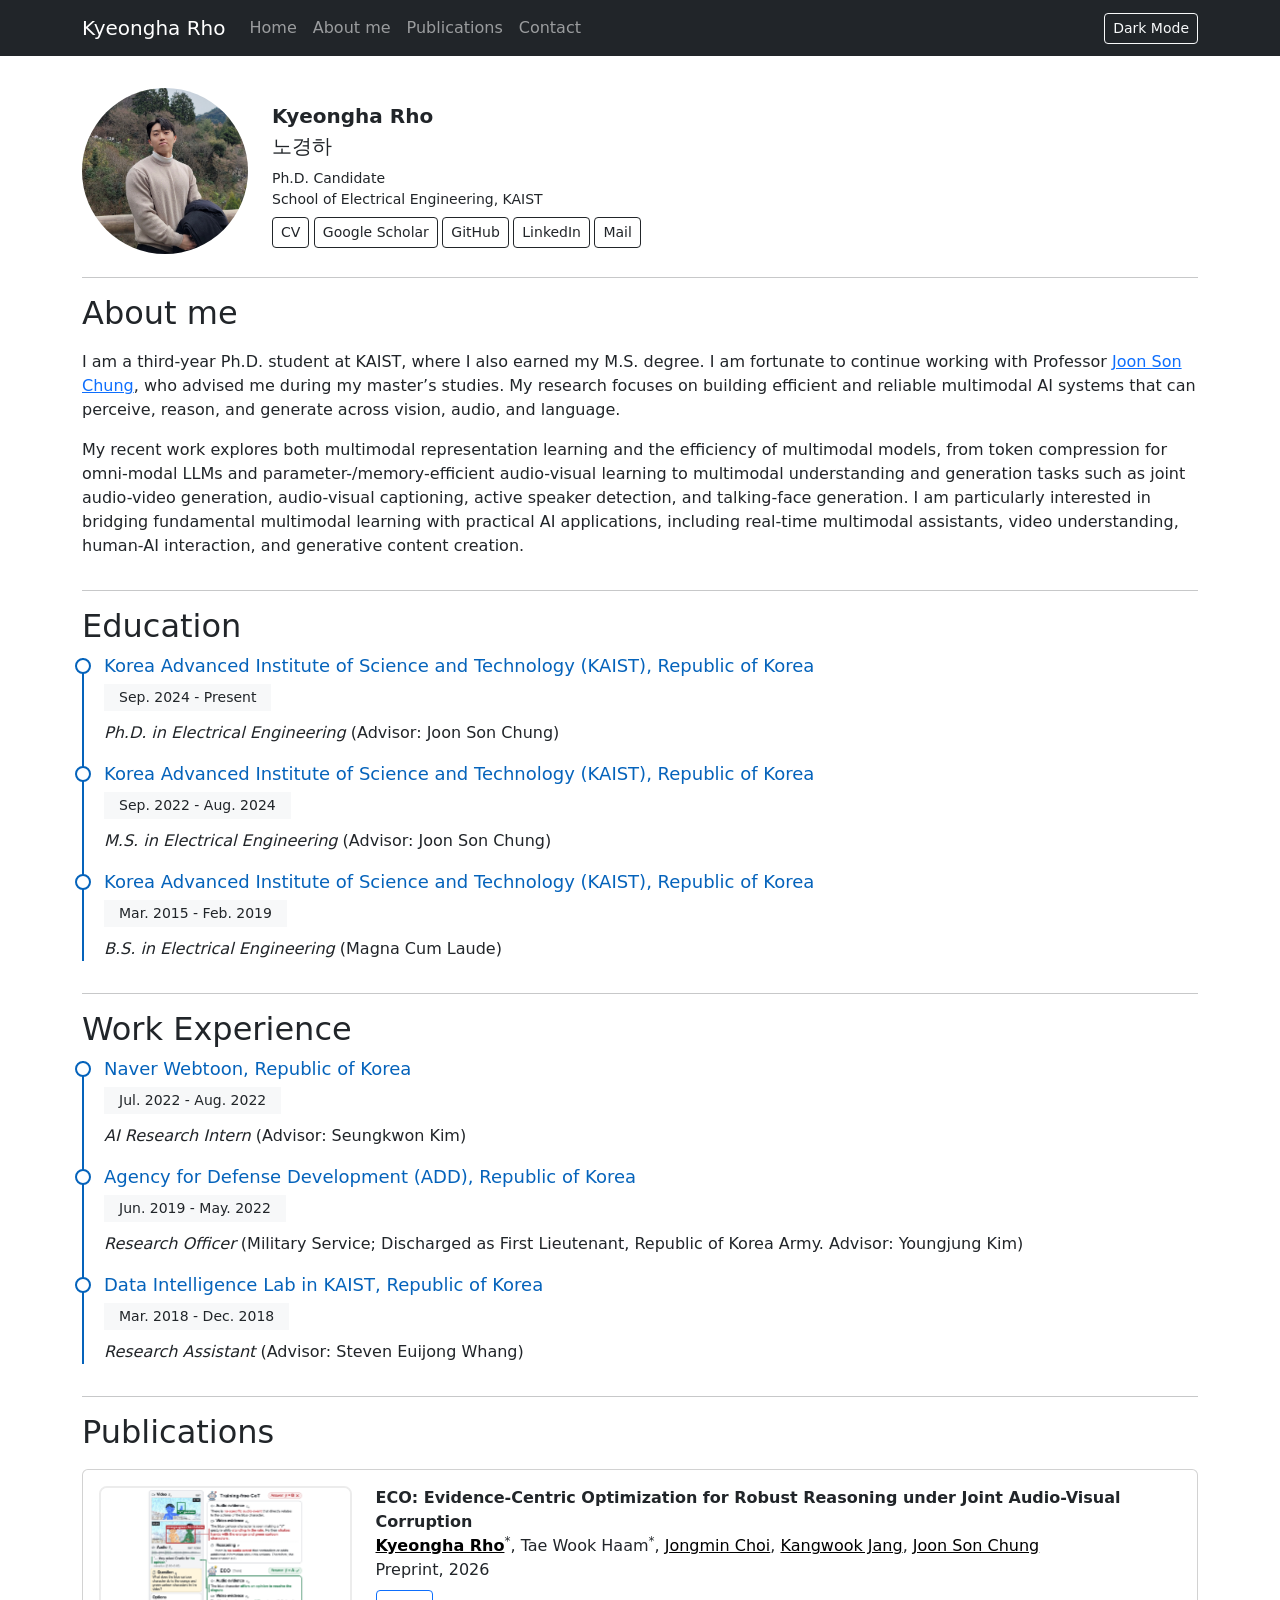
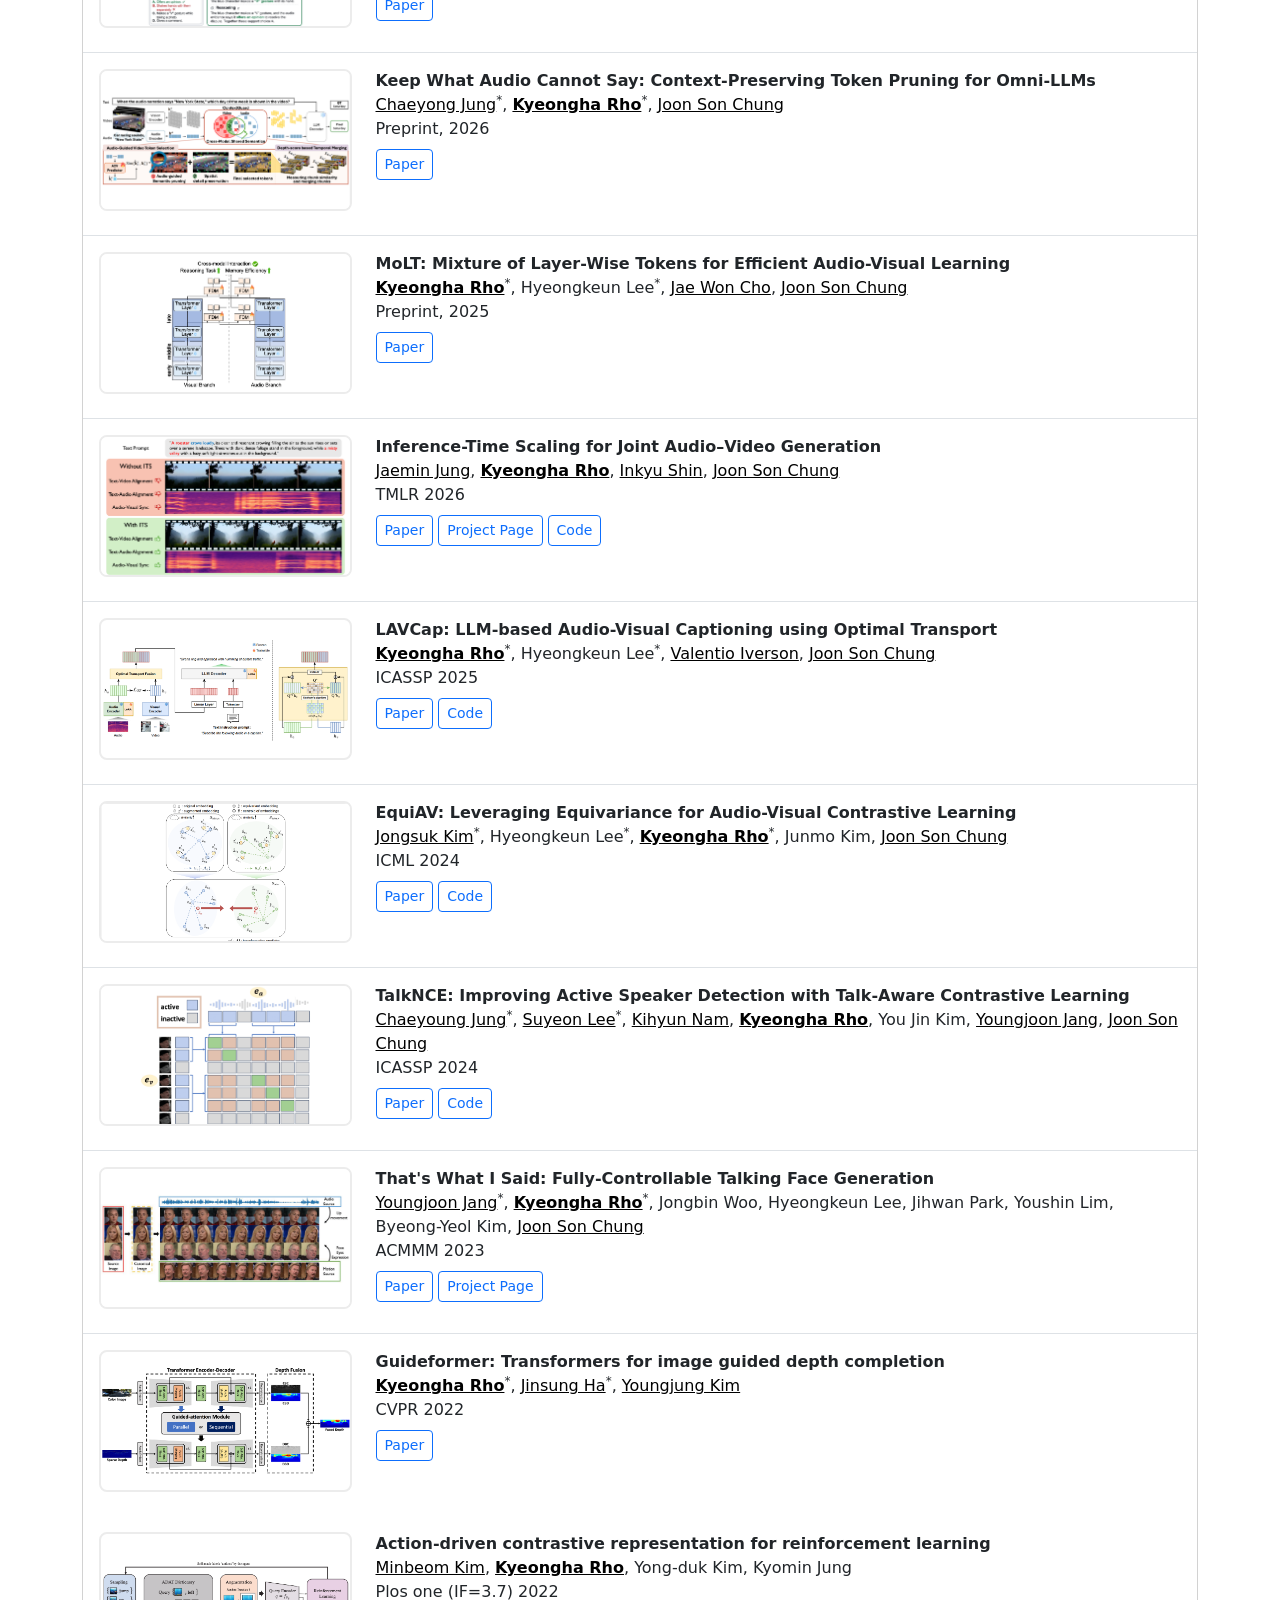
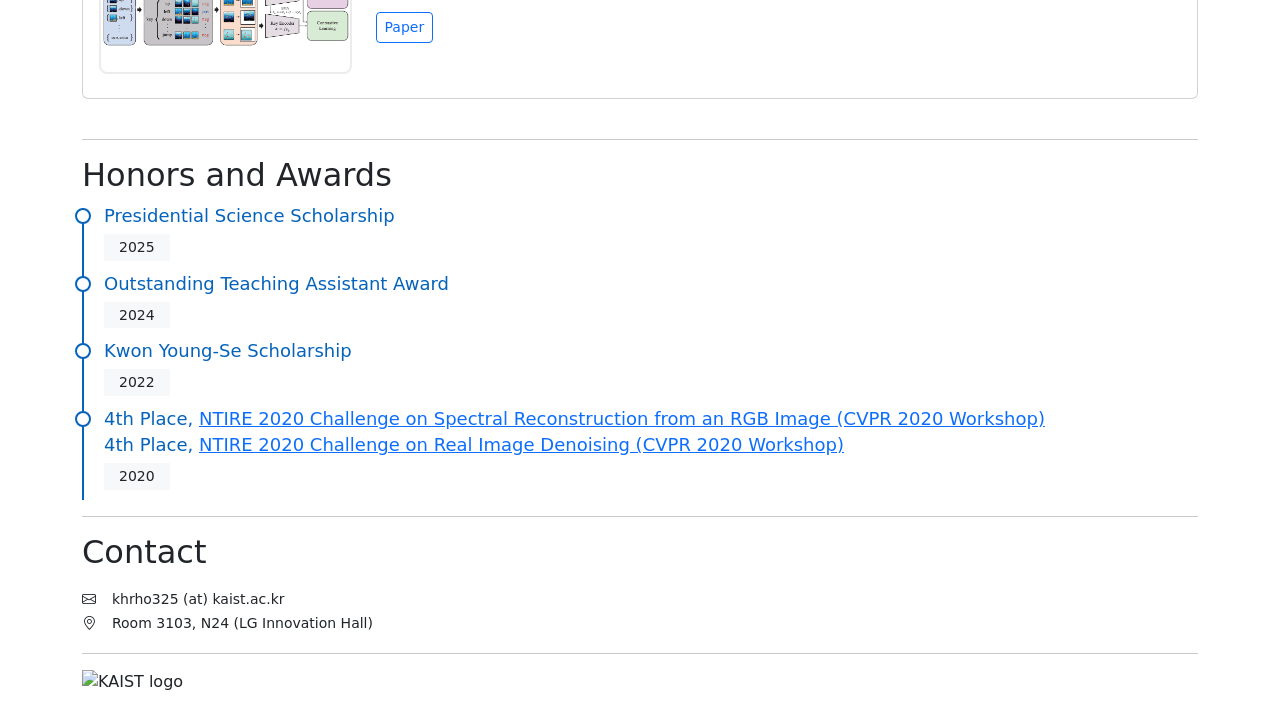
==== commit 4d7df3e3: "Use the shared author link style for ECO coauthors" ====
--- a/index.html
+++ b/index.html
@@ -188,7 +188,7 @@
                                 </div>
                                 <div class="col-md-9">
                                     <b>ECO: Evidence-Centric Optimization for Robust Reasoning under Joint Audio-Visual Corruption</b><br>
-                                    Kyeongha Rho<sup>*</sup>, Tae Wook Haam<sup>*</sup>, <a href="https://cjmin.me/" target="_blank" rel="noopener noreferrer">Jongmin Choi</a>, <a href="https://sites.google.com/view/daniel-woodside-jang/home" target="_blank" rel="noopener noreferrer">Kangwook Jang</a>, Joon Son Chung<br>
+                                    Kyeongha Rho<sup>*</sup>, Tae Wook Haam<sup>*</sup>, Jongmin Choi, Kangwook Jang, Joon Son Chung<br>
                                     Preprint, 2026<br>
                                     <a href="https://kyeongharho.github.io/" class="btn btn-outline-primary btn-sm mt-2" target="_blank" rel="noopener noreferrer">Paper</a>
                                 </div>
@@ -424,6 +424,8 @@
     // 1) Authors 링크 자동화
     const authors = {
         "Kyeongha Rho": "https://kyeongharho.github.io/",
+        "Jongmin Choi": "https://cjmin.me/",
+        "Kangwook Jang": "https://sites.google.com/view/daniel-woodside-jang/home",
         "Joon Son Chung": "https://mm.kaist.ac.kr/joon/",
         "Youngjoon Jang": "https://art-jang.github.io",
         "Chaeyoung Jung": "https://cyongong.github.io/",
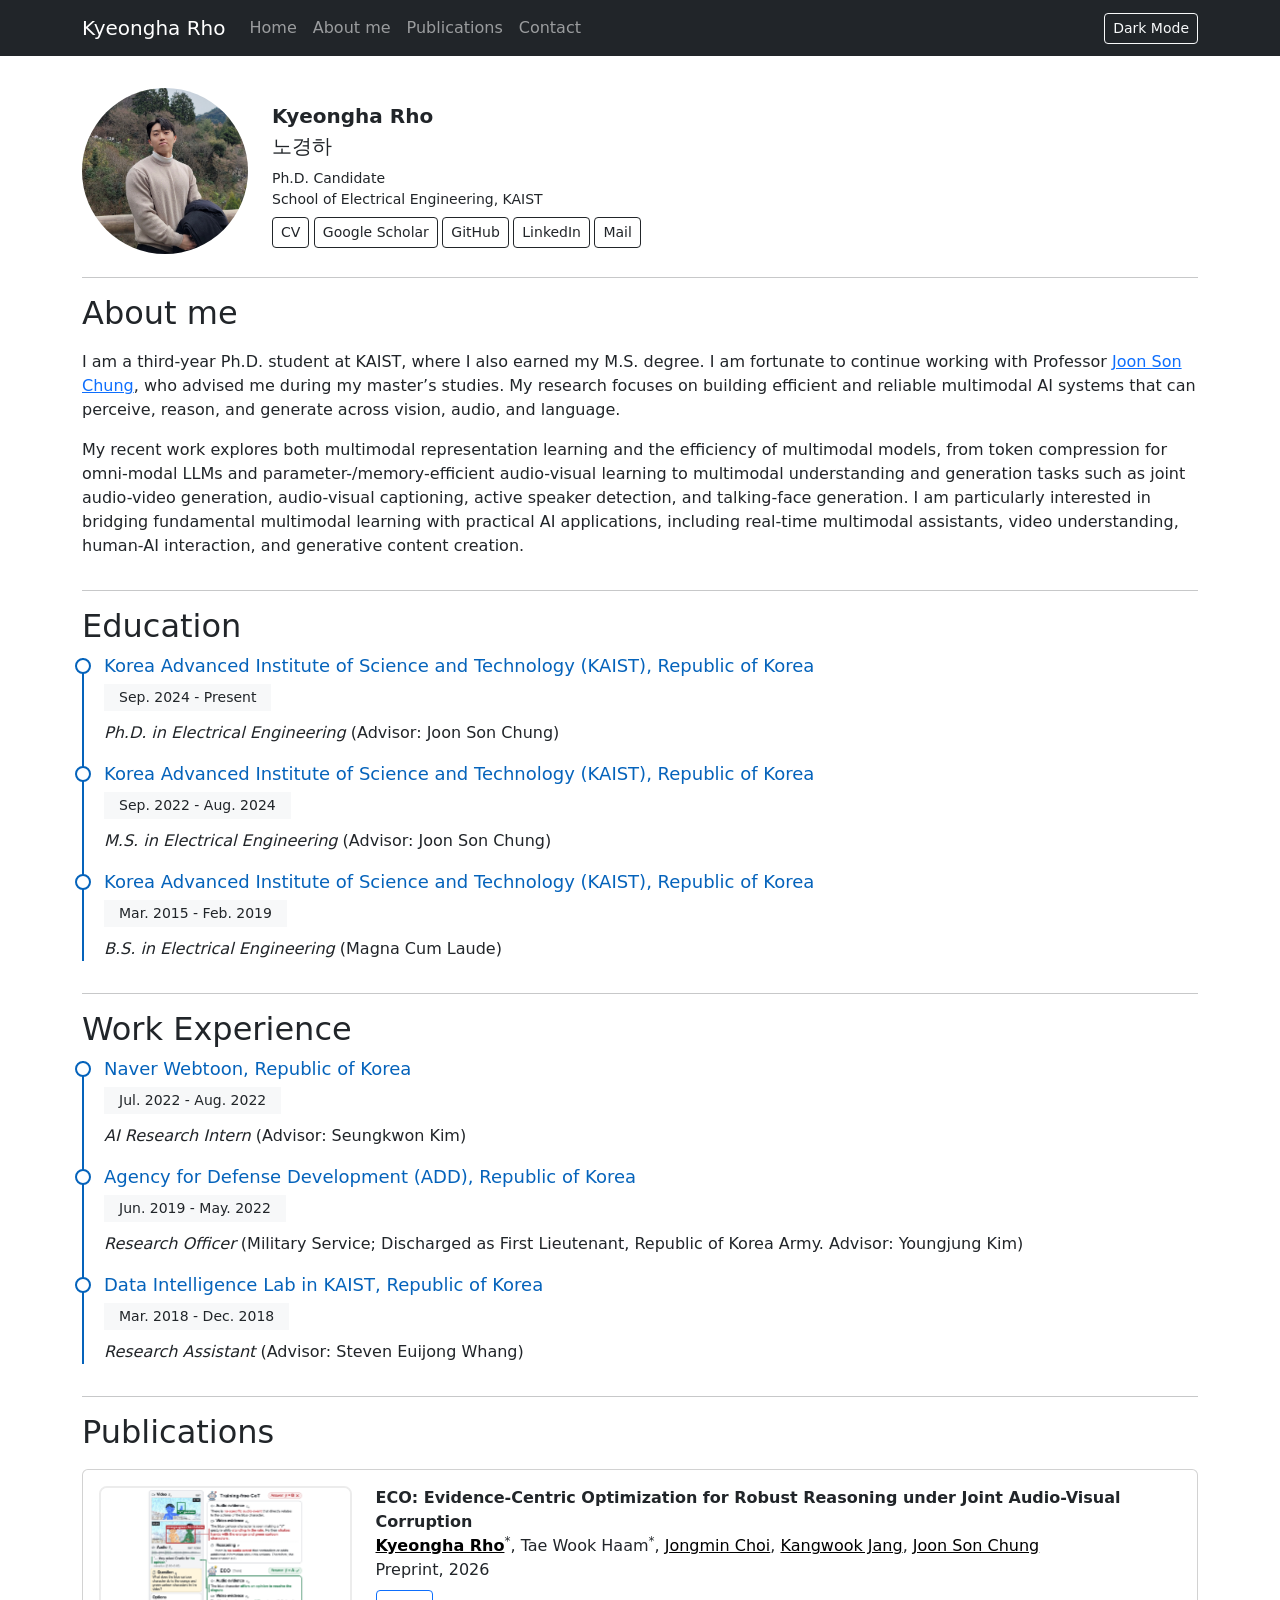
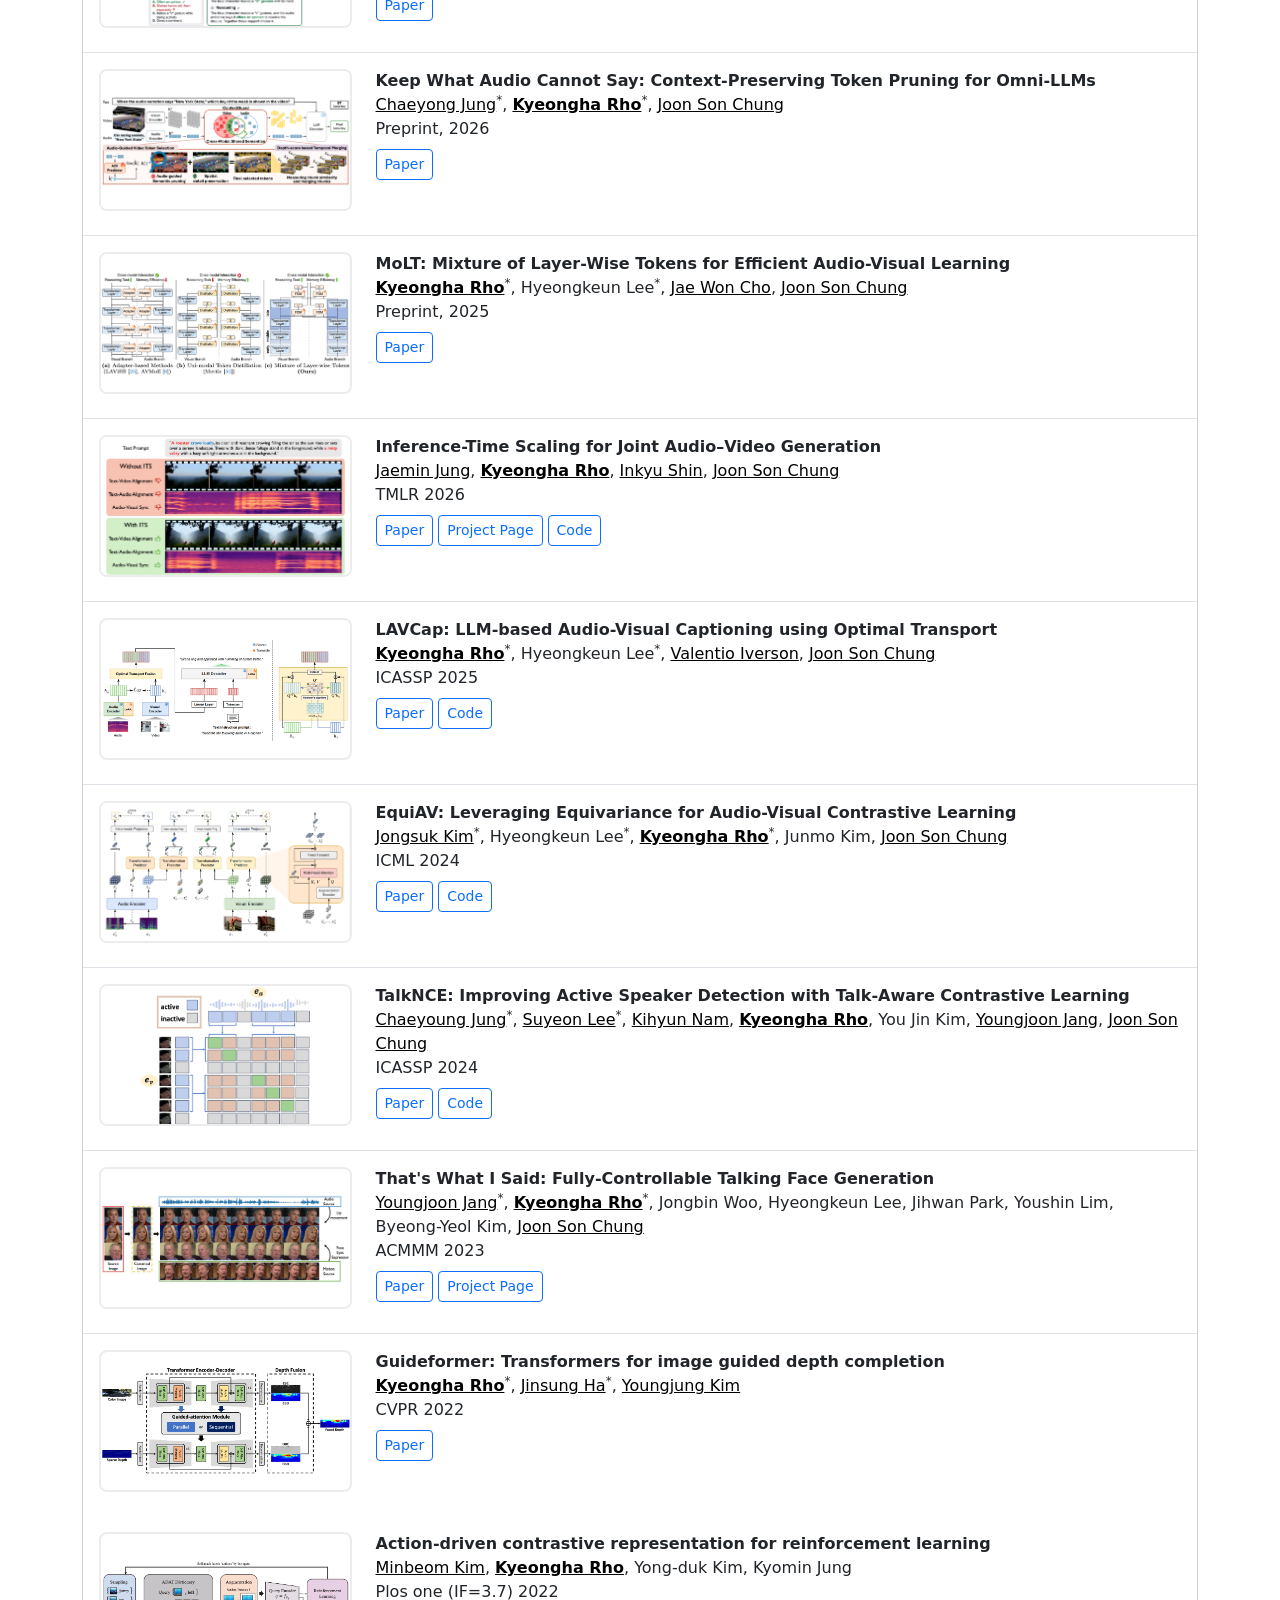
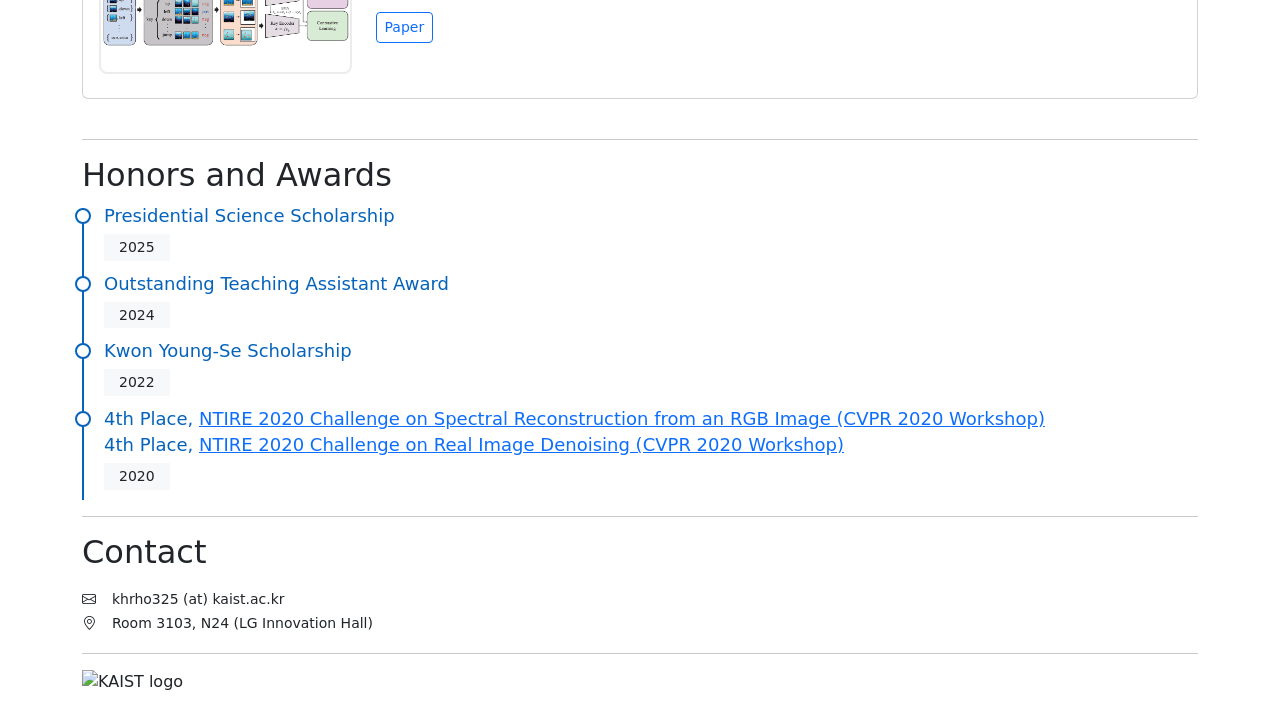
==== commit 31235269: "Update MoLT and EquiAV publication thumbnails" ====
--- a/index.html
+++ b/index.html
@@ -215,7 +215,7 @@
                             <div class="row">
                                 <div class="col-md-3 mb-2">
                                     <div class="pub-thumbnail-image">
-                                        <img src="./assets/thumbs/25-2_MoLT_rev2.png" alt="Thumbnail">
+                                        <img src="./assets/thumbs/25-2_MoLT_rev.png" alt="Thumbnail">
                                     </div>
                                 </div>
                                 <div class="col-md-9">
@@ -266,7 +266,7 @@
                             <div class="row">
                                 <div class="col-md-3 mb-2">
                                     <div class="pub-thumbnail-image">
-                                        <img src="./assets/thumbs/24-1_EquiAV_rev.png" alt="Thumbnail">
+                                        <img src="./assets/thumbs/24_1_EquiAV_final.png" alt="Thumbnail">
                                     </div>
                                 </div>
                                 <div class="col-md-9">
@@ -465,6 +465,38 @@
         }
     });
 
+    const preview = document.createElement("img");
+    preview.className = "publication-preview";
+    preview.alt = "";
+    preview.hidden = true;
+    document.body.append(preview);
+
+    function showPreview(image) {
+        preview.src = image.currentSrc || image.src;
+        preview.style.setProperty("--preview-left", (image.getBoundingClientRect().right + 12) + "px");
+        preview.hidden = false;
+    }
+
+    function hidePreview() {
+        preview.hidden = true;
+    }
+
+    document.querySelectorAll("#pubs .pub-thumbnail-image img").forEach(image => {
+        image.tabIndex = 0;
+        image.addEventListener("pointerenter", event => {
+            if (event.pointerType === "mouse") showPreview(image);
+        });
+        image.addEventListener("pointerleave", hidePreview);
+        image.addEventListener("focus", () => {
+            if (image.matches(":focus-visible")) showPreview(image);
+        });
+        image.addEventListener("blur", hidePreview);
+    });
+
+    document.addEventListener("keydown", event => {
+        if (event.key === "Escape") hidePreview();
+    });
+
     // 2) 시스템 다크모드 설정에 따라 자동 적용
     const prefersDark = window.matchMedia && window.matchMedia('(prefers-color-scheme: dark)').matches;
     if (prefersDark) {
--- a/assets/css/style.css
+++ b/assets/css/style.css
@@ -175,3 +175,20 @@
     display: block; /* 아래 여백 제거 */
     object-fit: contain; /* 이미지 비율 유지하며 박스 내에 맞춤 */
 }
+
+.publication-preview {
+    --preview-width: min(800px, calc(100% - 24px));
+    position: fixed;
+    z-index: 1050;
+    top: 50%;
+    left: clamp(12px, var(--preview-left), calc(100% - var(--preview-width) - 12px));
+    transform: translateY(-50%);
+    width: var(--preview-width);
+    max-height: calc(100% - 24px);
+    object-fit: contain;
+    background: white;
+    border: 1px solid #ccc;
+    border-radius: 0.5rem;
+    box-shadow: 0 4px 24px rgba(0, 0, 0, 0.25);
+    pointer-events: none;
+}
